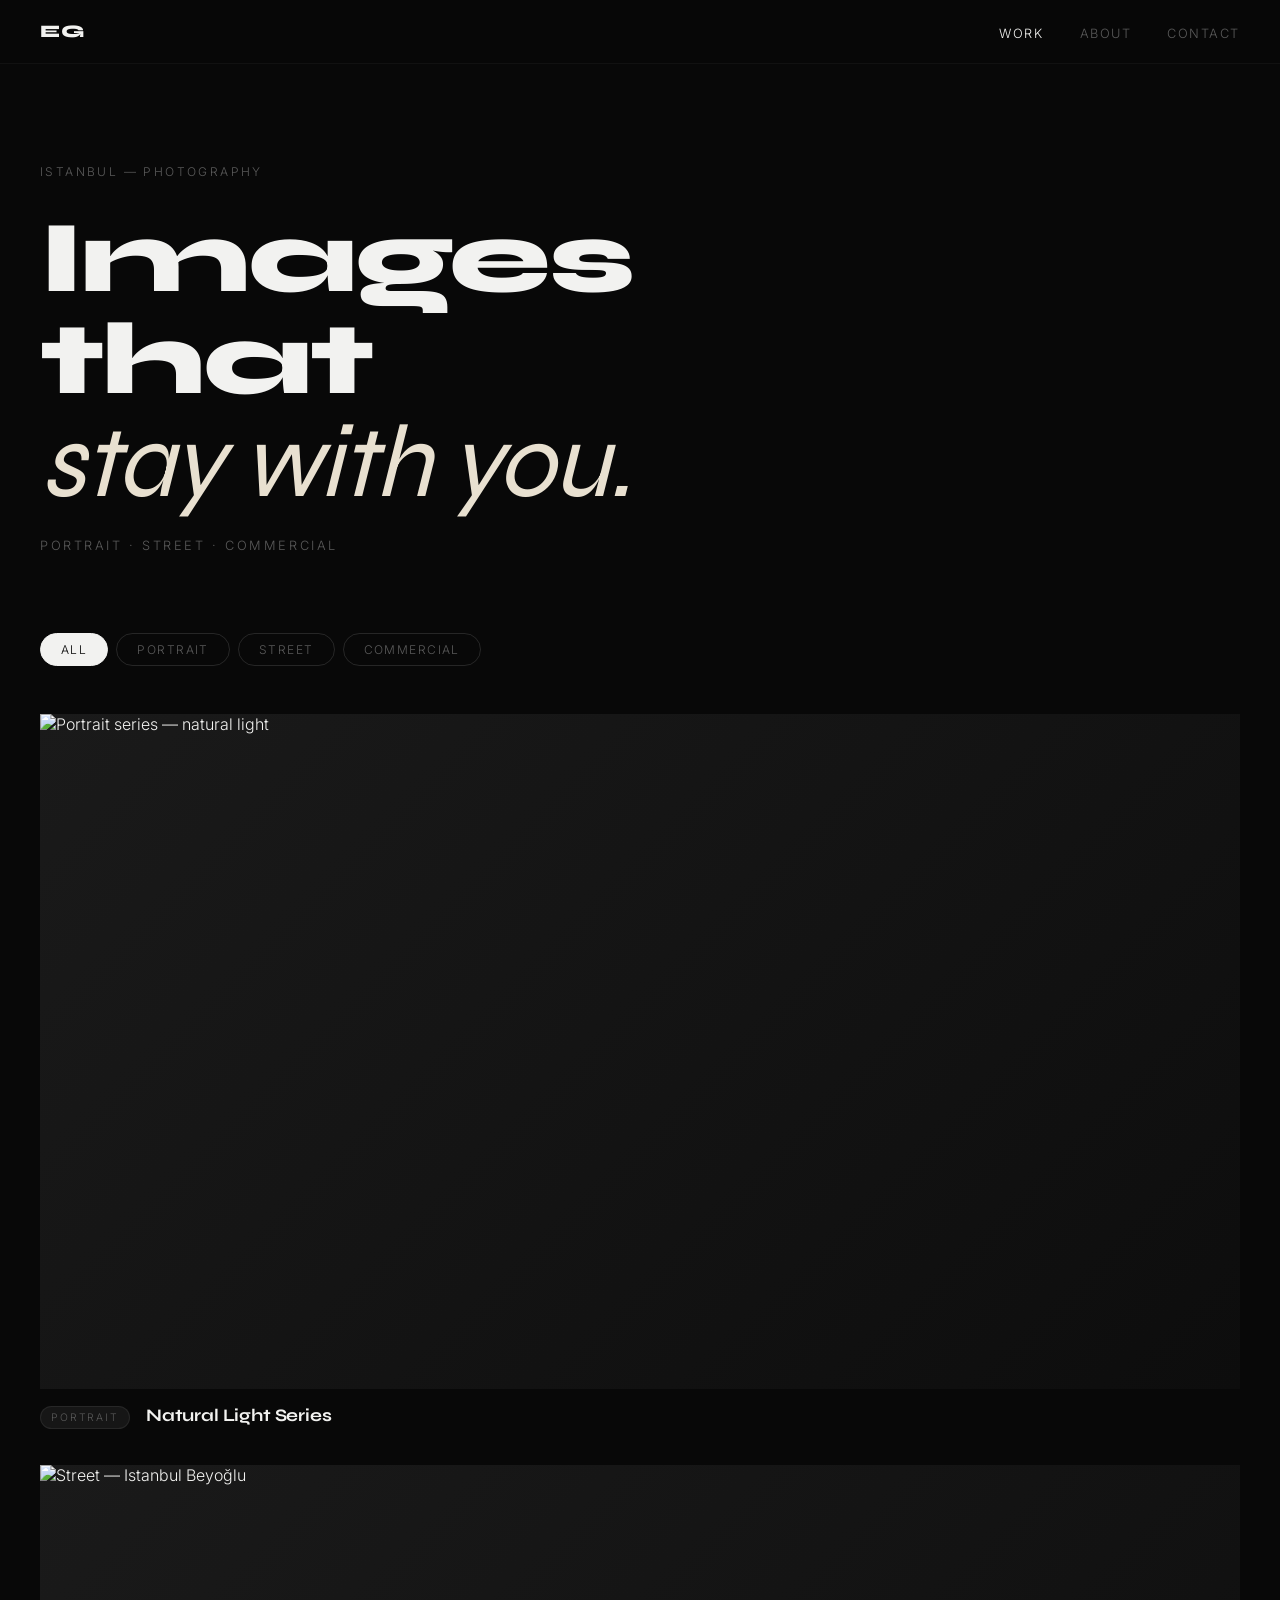
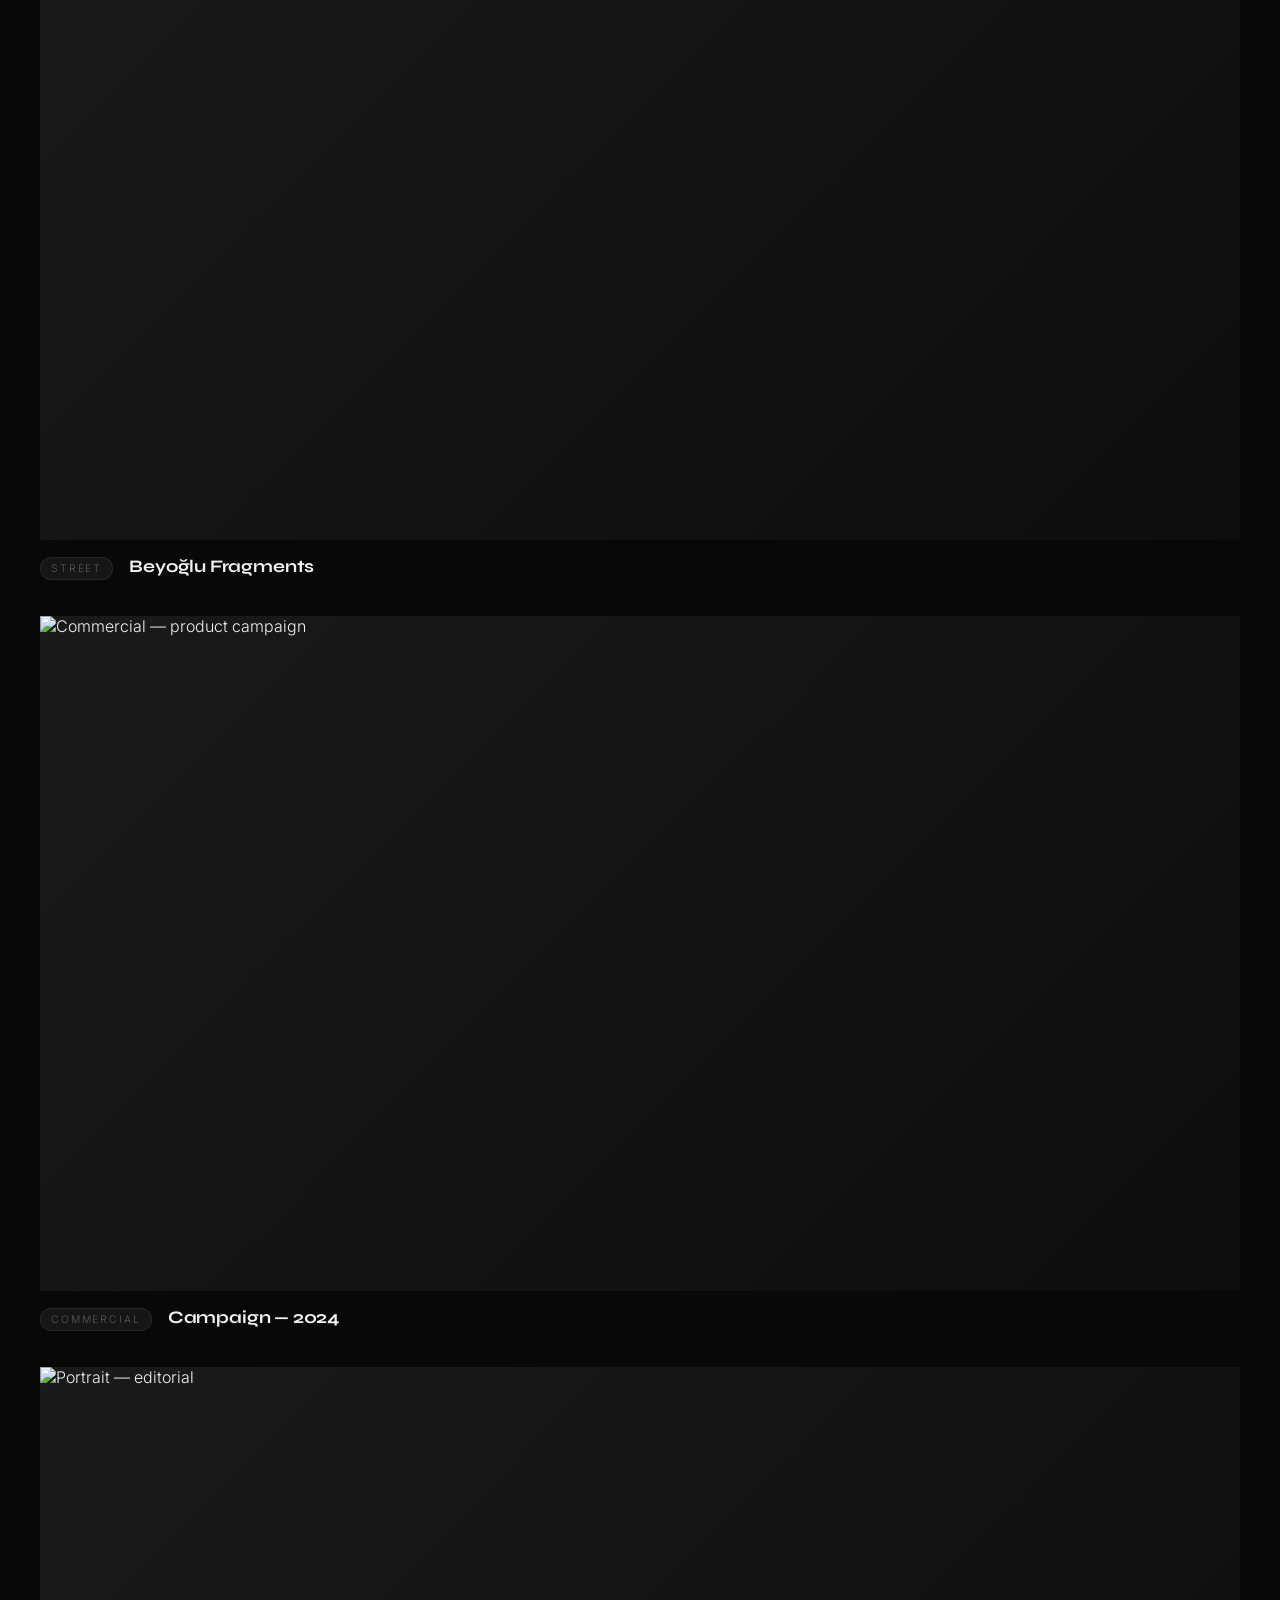
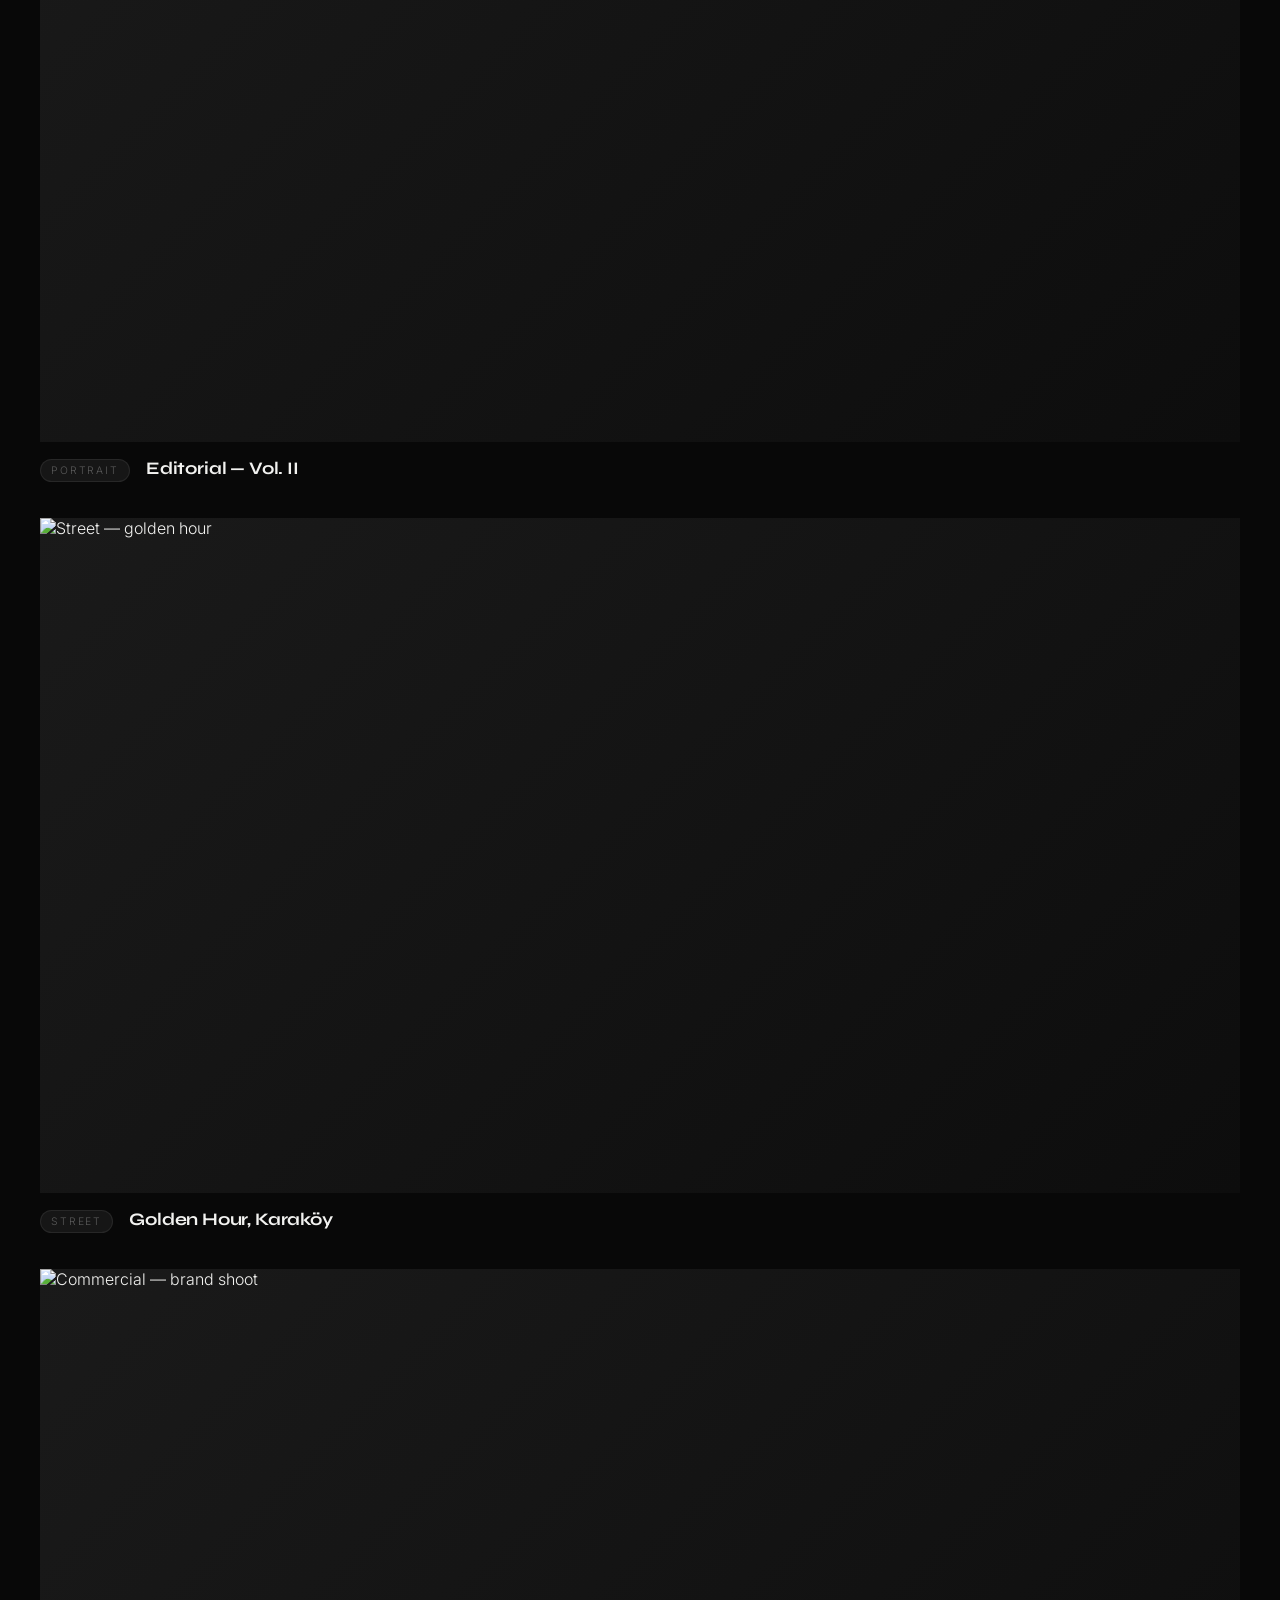
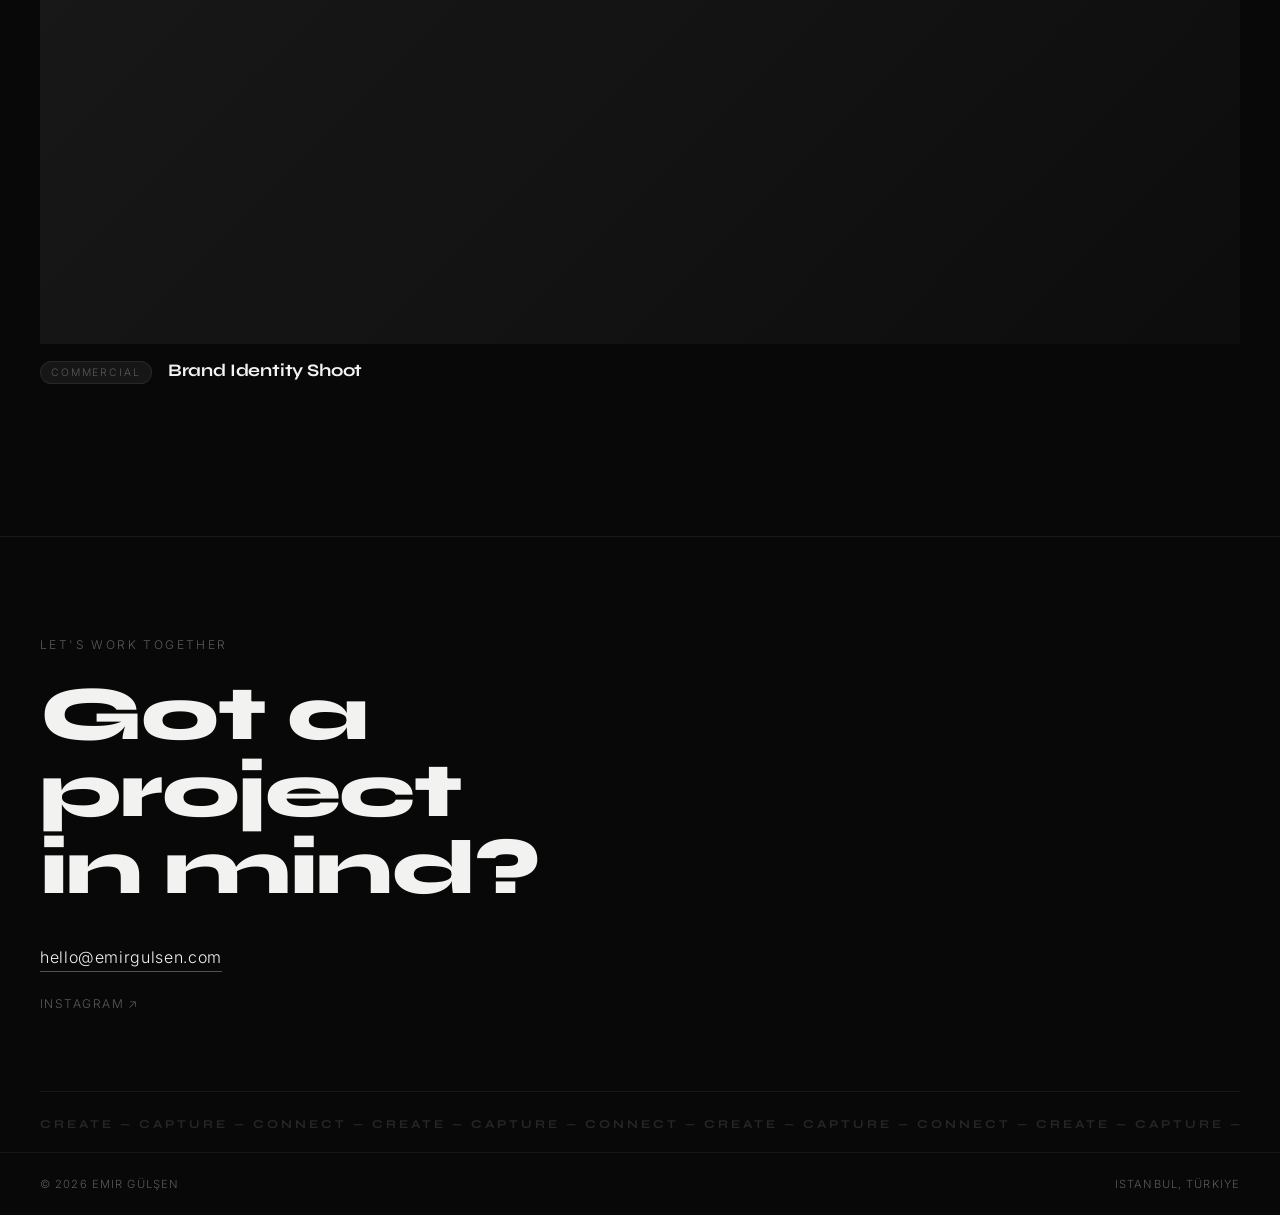
==== index.html @ d9a543e1 "Add files via upload" ====
<!DOCTYPE html>
<html lang="en">
<head>
  <meta charset="UTF-8" />
  <meta name="viewport" content="width=device-width, initial-scale=1.0" />
  <title>Emir Gülşen — Photography</title>
  <meta name="description" content="Photography portfolio — Portrait, Street, Commercial" />
  <link rel="preconnect" href="https://fonts.googleapis.com" />
  <link rel="preconnect" href="https://fonts.gstatic.com" crossorigin />
  <link href="https://fonts.googleapis.com/css2?family=Syne:wght@400;700;800&family=Inter:wght@300;400&display=swap" rel="stylesheet" />
  <link rel="stylesheet" href="css/style.css" />
</head>
<body>

  <!-- NAV -->
  <nav class="nav">
    <a href="index.html" class="nav-logo">EG</a>
    <ul class="nav-links">
      <li><a href="index.html" class="active">Work</a></li>
      <li><a href="about.html">About</a></li>
      <li><a href="#contact">Contact</a></li>
    </ul>
    <button class="nav-burger" aria-label="Menu">
      <span></span><span></span>
    </button>
  </nav>

  <!-- MOBILE MENU -->
  <div class="mobile-menu">
    <ul>
      <li><a href="index.html">Work</a></li>
      <li><a href="about.html">About</a></li>
      <li><a href="#contact">Contact</a></li>
    </ul>
  </div>

  <!-- HERO -->
  <header class="hero">
    <p class="hero-eyebrow">Istanbul — Photography</p>
    <h1 class="hero-title">
      Images that<br /><em>stay with you.</em>
    </h1>
    <p class="hero-sub">Portrait · Street · Commercial</p>
  </header>

  <!-- FILTER -->
  <section class="filter-bar">
    <button class="filter-btn active" data-filter="all">All</button>
    <button class="filter-btn" data-filter="portrait">Portrait</button>
    <button class="filter-btn" data-filter="street">Street</button>
    <button class="filter-btn" data-filter="commercial">Commercial</button>
  </section>

  <!-- PROJECTS -->
  <main class="projects" id="work">

    <article class="project-card" data-category="portrait">
      <div class="card-img-wrap">
        <img src="images/portrait-01.jpg" alt="Portrait series — natural light" loading="lazy" />
        <div class="card-overlay">
          <span class="card-cta">View Project ↗</span>
        </div>
      </div>
      <div class="card-meta">
        <span class="card-tag">Portrait</span>
        <h2 class="card-title">Natural Light Series</h2>
      </div>
    </article>

    <article class="project-card" data-category="street">
      <div class="card-img-wrap">
        <img src="images/street-01.jpg" alt="Street — Istanbul Beyoğlu" loading="lazy" />
        <div class="card-overlay">
          <span class="card-cta">View Project ↗</span>
        </div>
      </div>
      <div class="card-meta">
        <span class="card-tag">Street</span>
        <h2 class="card-title">Beyoğlu Fragments</h2>
      </div>
    </article>

    <article class="project-card" data-category="commercial">
      <div class="card-img-wrap">
        <img src="images/commercial-01.jpg" alt="Commercial — product campaign" loading="lazy" />
        <div class="card-overlay">
          <span class="card-cta">View Project ↗</span>
        </div>
      </div>
      <div class="card-meta">
        <span class="card-tag">Commercial</span>
        <h2 class="card-title">Campaign — 2024</h2>
      </div>
    </article>

    <article class="project-card" data-category="portrait">
      <div class="card-img-wrap">
        <img src="images/portrait-02.jpg" alt="Portrait — editorial" loading="lazy" />
        <div class="card-overlay">
          <span class="card-cta">View Project ↗</span>
        </div>
      </div>
      <div class="card-meta">
        <span class="card-tag">Portrait</span>
        <h2 class="card-title">Editorial — Vol. II</h2>
      </div>
    </article>

    <article class="project-card" data-category="street">
      <div class="card-img-wrap">
        <img src="images/street-02.jpg" alt="Street — golden hour" loading="lazy" />
        <div class="card-overlay">
          <span class="card-cta">View Project ↗</span>
        </div>
      </div>
      <div class="card-meta">
        <span class="card-tag">Street</span>
        <h2 class="card-title">Golden Hour, Karaköy</h2>
      </div>
    </article>

    <article class="project-card" data-category="commercial">
      <div class="card-img-wrap">
        <img src="images/commercial-02.jpg" alt="Commercial — brand shoot" loading="lazy" />
        <div class="card-overlay">
          <span class="card-cta">View Project ↗</span>
        </div>
      </div>
      <div class="card-meta">
        <span class="card-tag">Commercial</span>
        <h2 class="card-title">Brand Identity Shoot</h2>
      </div>
    </article>

  </main>

  <!-- CONTACT -->
  <section class="contact" id="contact">
    <div class="contact-inner">
      <p class="contact-eyebrow">Let's work together</p>
      <h2 class="contact-headline">
        Got a project<br />in mind?
      </h2>
      <a href="mailto:hello@emirgulsen.com" class="contact-email">hello@emirgulsen.com</a>
      <div class="contact-links">
        <a href="https://instagram.com/" target="_blank" rel="noopener">Instagram ↗</a>
      </div>
    </div>
    <div class="contact-ticker">
      <span>Create — Capture — Connect — Create — Capture — Connect — Create — Capture — Connect —&nbsp;</span>
    </div>
  </section>

  <!-- FOOTER -->
  <footer class="footer">
    <span>© 2026 Emir Gülşen</span>
    <span>Istanbul, Türkiye</span>
  </footer>

  <script src="js/main.js"></script>
</body>
</html>
---- css/style.css ----
/* ============================
   TOKENS
   ============================ */
:root {
  --black:    #080808;
  --white:    #f2f2f0;
  --dim:      #5a5a5a;
  --accent:   #e8e0d0;      /* warm ivory — a photographic highlight tone */
  --tag-bg:   rgba(255,255,255,0.06);
  --nav-h:    64px;

  --font-display: 'Syne', sans-serif;
  --font-body:    'Inter', sans-serif;

  --ease-out: cubic-bezier(0.16, 1, 0.3, 1);
}

/* ============================
   RESET
   ============================ */
*, *::before, *::after { box-sizing: border-box; margin: 0; padding: 0; }
html { scroll-behavior: smooth; }
body {
  background: var(--black);
  color: var(--white);
  font-family: var(--font-body);
  font-weight: 300;
  -webkit-font-smoothing: antialiased;
  overflow-x: hidden;
}
a { color: inherit; text-decoration: none; }
img { display: block; width: 100%; height: 100%; object-fit: cover; }
button { background: none; border: none; cursor: pointer; font: inherit; color: inherit; }
ul { list-style: none; }

/* ============================
   NAV
   ============================ */
.nav {
  position: fixed;
  top: 0; left: 0; right: 0;
  z-index: 100;
  height: var(--nav-h);
  display: flex;
  align-items: center;
  justify-content: space-between;
  padding: 0 40px;
  /* subtle blur glass */
  background: rgba(8,8,8,0.7);
  backdrop-filter: blur(12px);
  -webkit-backdrop-filter: blur(12px);
  border-bottom: 1px solid rgba(255,255,255,0.04);
}

.nav-logo {
  font-family: var(--font-display);
  font-weight: 800;
  font-size: 1.1rem;
  letter-spacing: 0.08em;
  color: var(--white);
  transition: opacity 0.2s;
}
.nav-logo:hover { opacity: 0.6; }

.nav-links {
  display: flex;
  gap: 36px;
}
.nav-links a {
  font-size: 0.8rem;
  letter-spacing: 0.12em;
  text-transform: uppercase;
  color: var(--dim);
  transition: color 0.2s;
}
.nav-links a:hover,
.nav-links a.active { color: var(--white); }

.nav-burger {
  display: none;
  flex-direction: column;
  gap: 6px;
  padding: 4px;
}
.nav-burger span {
  display: block;
  width: 24px;
  height: 1px;
  background: var(--white);
  transition: transform 0.3s var(--ease-out), opacity 0.3s;
}

/* ============================
   MOBILE MENU
   ============================ */
.mobile-menu {
  position: fixed;
  inset: 0;
  z-index: 90;
  background: var(--black);
  display: flex;
  align-items: center;
  justify-content: center;
  transform: translateX(100%);
  transition: transform 0.4s var(--ease-out);
}
.mobile-menu.open { transform: translateX(0); }
.mobile-menu ul { display: flex; flex-direction: column; gap: 32px; text-align: center; }
.mobile-menu a {
  font-family: var(--font-display);
  font-size: 2.4rem;
  font-weight: 700;
}

/* ============================
   HERO
   ============================ */
.hero {
  padding: calc(var(--nav-h) + 100px) 40px 80px;
  max-width: 900px;
}

.hero-eyebrow {
  font-size: 0.75rem;
  letter-spacing: 0.2em;
  text-transform: uppercase;
  color: var(--dim);
  margin-bottom: 28px;
}

.hero-title {
  font-family: var(--font-display);
  font-size: clamp(3rem, 8vw, 7rem);
  font-weight: 800;
  line-height: 1.0;
  letter-spacing: -0.02em;
  margin-bottom: 24px;
}
.hero-title em {
  font-style: italic;
  font-weight: 400;
  color: var(--accent);
}

.hero-sub {
  font-size: 0.8rem;
  letter-spacing: 0.2em;
  text-transform: uppercase;
  color: var(--dim);
}

/* ============================
   FILTER BAR
   ============================ */
.filter-bar {
  display: flex;
  gap: 8px;
  padding: 0 40px 48px;
  flex-wrap: wrap;
}
.filter-btn {
  font-size: 0.75rem;
  letter-spacing: 0.12em;
  text-transform: uppercase;
  padding: 8px 20px;
  border: 1px solid rgba(255,255,255,0.12);
  border-radius: 100px;
  color: var(--dim);
  transition: all 0.2s;
}
.filter-btn:hover { color: var(--white); border-color: rgba(255,255,255,0.3); }
.filter-btn.active {
  background: var(--white);
  color: var(--black);
  border-color: var(--white);
}

/* ============================
   PROJECT CARDS
   ============================ */
.projects {
  padding: 0 40px;
  display: flex;
  flex-direction: column;
  gap: 4px;
}

.project-card {
  position: relative;
  overflow: hidden;
  cursor: pointer;
  transition: opacity 0.4s var(--ease-out);
}
.project-card.hidden {
  display: none;
}

/* Tall cinematic ratio */
.card-img-wrap {
  position: relative;
  width: 100%;
  aspect-ratio: 16 / 9;
  overflow: hidden;
  background: #111;
}

/* Placeholder gradient when no image */
.card-img-wrap::before {
  content: '';
  position: absolute;
  inset: 0;
  background: linear-gradient(135deg, #1a1a1a 0%, #0d0d0d 100%);
  z-index: 0;
}

.card-img-wrap img {
  position: absolute;
  inset: 0;
  z-index: 1;
  transition: transform 0.7s var(--ease-out);
}
.project-card:hover .card-img-wrap img { transform: scale(1.03); }

/* Overlay */
.card-overlay {
  position: absolute;
  inset: 0;
  z-index: 2;
  background: rgba(0,0,0,0.45);
  display: flex;
  align-items: flex-end;
  padding: 32px;
  opacity: 0;
  transition: opacity 0.3s var(--ease-out);
}
.project-card:hover .card-overlay { opacity: 1; }

.card-cta {
  font-family: var(--font-display);
  font-size: 1rem;
  font-weight: 700;
  letter-spacing: 0.06em;
  color: var(--white);
  border-bottom: 1px solid var(--white);
  padding-bottom: 2px;
}

/* Meta row below image */
.card-meta {
  display: flex;
  align-items: baseline;
  gap: 16px;
  padding: 16px 0 32px;
}
.card-tag {
  font-size: 0.65rem;
  letter-spacing: 0.18em;
  text-transform: uppercase;
  color: var(--dim);
  background: var(--tag-bg);
  padding: 4px 10px;
  border-radius: 100px;
  border: 1px solid rgba(255,255,255,0.07);
  white-space: nowrap;
}
.card-title {
  font-family: var(--font-display);
  font-size: 1.1rem;
  font-weight: 700;
  letter-spacing: -0.01em;
}

/* ============================
   CONTACT
   ============================ */
.contact {
  margin-top: 120px;
  padding: 100px 40px 0;
  border-top: 1px solid rgba(255,255,255,0.07);
  overflow: hidden;
}
.contact-inner { max-width: 700px; }

.contact-eyebrow {
  font-size: 0.75rem;
  letter-spacing: 0.2em;
  text-transform: uppercase;
  color: var(--dim);
  margin-bottom: 24px;
}

.contact-headline {
  font-family: var(--font-display);
  font-size: clamp(2.8rem, 6vw, 5.5rem);
  font-weight: 800;
  line-height: 1.0;
  letter-spacing: -0.02em;
  margin-bottom: 40px;
}

.contact-email {
  display: inline-block;
  font-size: 1rem;
  letter-spacing: 0.04em;
  border-bottom: 1px solid rgba(255,255,255,0.3);
  padding-bottom: 4px;
  transition: border-color 0.2s, color 0.2s;
  margin-bottom: 24px;
}
.contact-email:hover { border-color: var(--white); color: var(--accent); }

.contact-links {
  display: flex;
  gap: 24px;
  font-size: 0.75rem;
  letter-spacing: 0.12em;
  text-transform: uppercase;
  color: var(--dim);
}
.contact-links a { transition: color 0.2s; }
.contact-links a:hover { color: var(--white); }

/* Ticker */
.contact-ticker {
  margin-top: 80px;
  white-space: nowrap;
  overflow: hidden;
  border-top: 1px solid rgba(255,255,255,0.06);
  padding: 20px 0;
}
.contact-ticker span {
  display: inline-block;
  font-family: var(--font-display);
  font-size: 0.75rem;
  font-weight: 700;
  letter-spacing: 0.25em;
  text-transform: uppercase;
  color: rgba(255,255,255,0.12);
  animation: ticker 20s linear infinite;
}
@keyframes ticker {
  from { transform: translateX(0); }
  to   { transform: translateX(-50%); }
}

/* ============================
   FOOTER
   ============================ */
.footer {
  display: flex;
  justify-content: space-between;
  align-items: center;
  padding: 24px 40px;
  font-size: 0.7rem;
  letter-spacing: 0.1em;
  text-transform: uppercase;
  color: var(--dim);
  border-top: 1px solid rgba(255,255,255,0.05);
}

/* ============================
   ABOUT PAGE
   ============================ */
.about-hero {
  min-height: 100vh;
  padding: calc(var(--nav-h) + 60px) 40px 80px;
  display: grid;
  grid-template-columns: 1fr 1fr;
  gap: 80px;
  align-items: start;
}

.about-img-placeholder {
  position: sticky;
  top: calc(var(--nav-h) + 40px);
}
.about-placeholder-box {
  width: 100%;
  aspect-ratio: 3/4;
  background: linear-gradient(160deg, #1c1c1c 0%, #0e0e0e 100%);
  border: 1px solid rgba(255,255,255,0.05);
}
/* Replace placeholder with real img: */
.about-img-placeholder img {
  width: 100%;
  aspect-ratio: 3/4;
  object-fit: cover;
}

.about-text-col { padding-top: 20px; }

.about-name {
  font-family: var(--font-display);
  font-size: clamp(3rem, 6vw, 5rem);
  font-weight: 800;
  line-height: 1.0;
  letter-spacing: -0.02em;
  margin: 16px 0 32px;
}

.about-desc {
  font-size: 0.95rem;
  line-height: 1.8;
  color: rgba(242,242,240,0.7);
  margin-bottom: 20px;
  max-width: 480px;
}

.about-stats {
  display: flex;
  gap: 40px;
  margin-top: 56px;
  padding-top: 40px;
  border-top: 1px solid rgba(255,255,255,0.07);
}
.stat { display: flex; flex-direction: column; gap: 6px; }
.stat-num {
  font-family: var(--font-display);
  font-size: 1.8rem;
  font-weight: 800;
  letter-spacing: -0.02em;
}
.stat-label {
  font-size: 0.65rem;
  letter-spacing: 0.15em;
  text-transform: uppercase;
  color: var(--dim);
}

/* ============================
   RESPONSIVE
   ============================ */
@media (max-width: 768px) {
  .nav { padding: 0 20px; }
  .nav-links { display: none; }
  .nav-burger { display: flex; }

  .hero { padding: calc(var(--nav-h) + 60px) 20px 60px; }
  .filter-bar { padding: 0 20px 36px; }
  .projects { padding: 0 20px; gap: 2px; }

  .card-img-wrap { aspect-ratio: 4/3; }
  .card-meta { padding: 12px 0 24px; }

  .contact { padding: 80px 20px 0; }
  .footer { padding: 20px; }

  .about-hero {
    grid-template-columns: 1fr;
    gap: 40px;
    padding: calc(var(--nav-h) + 40px) 20px 60px;
  }
  .about-img-placeholder { position: static; }
  .about-stats { gap: 24px; }
}

@media (prefers-reduced-motion: reduce) {
  * { transition-duration: 0.01ms !important; animation-duration: 0.01ms !important; }
}
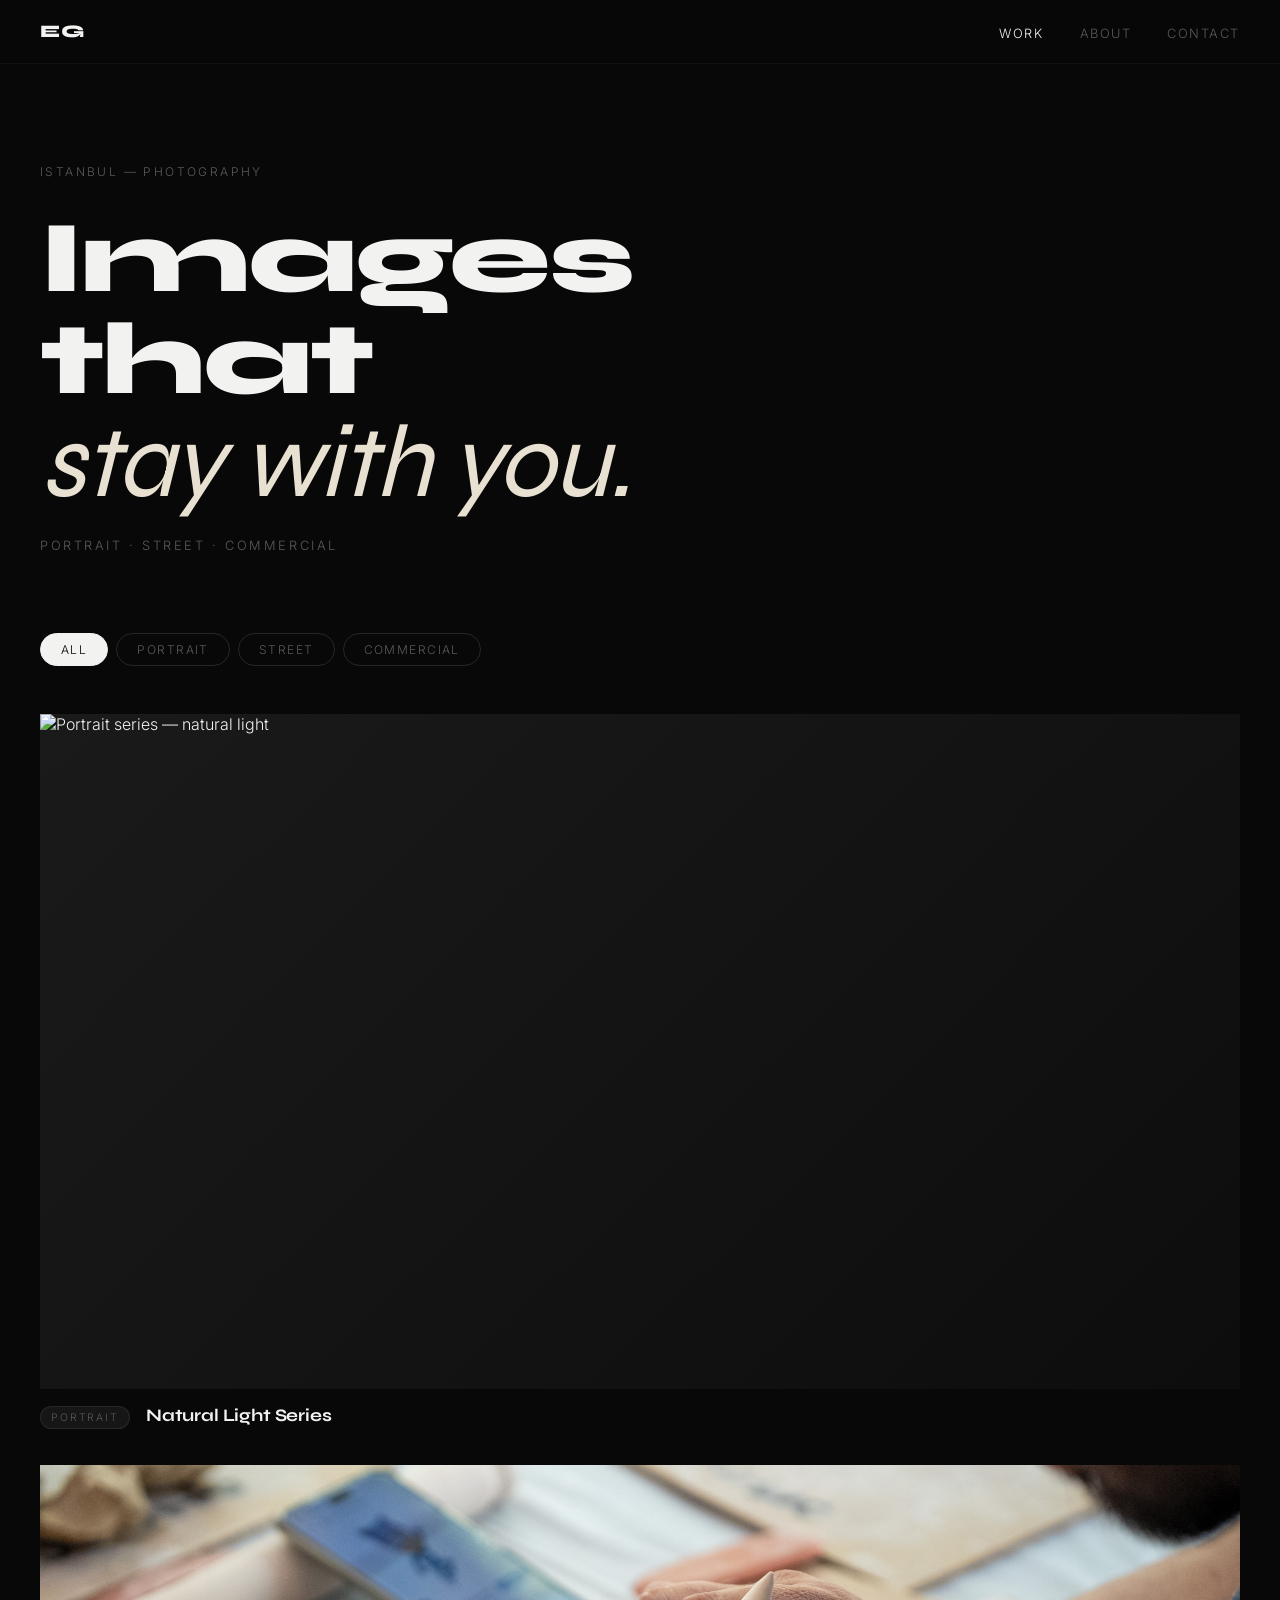
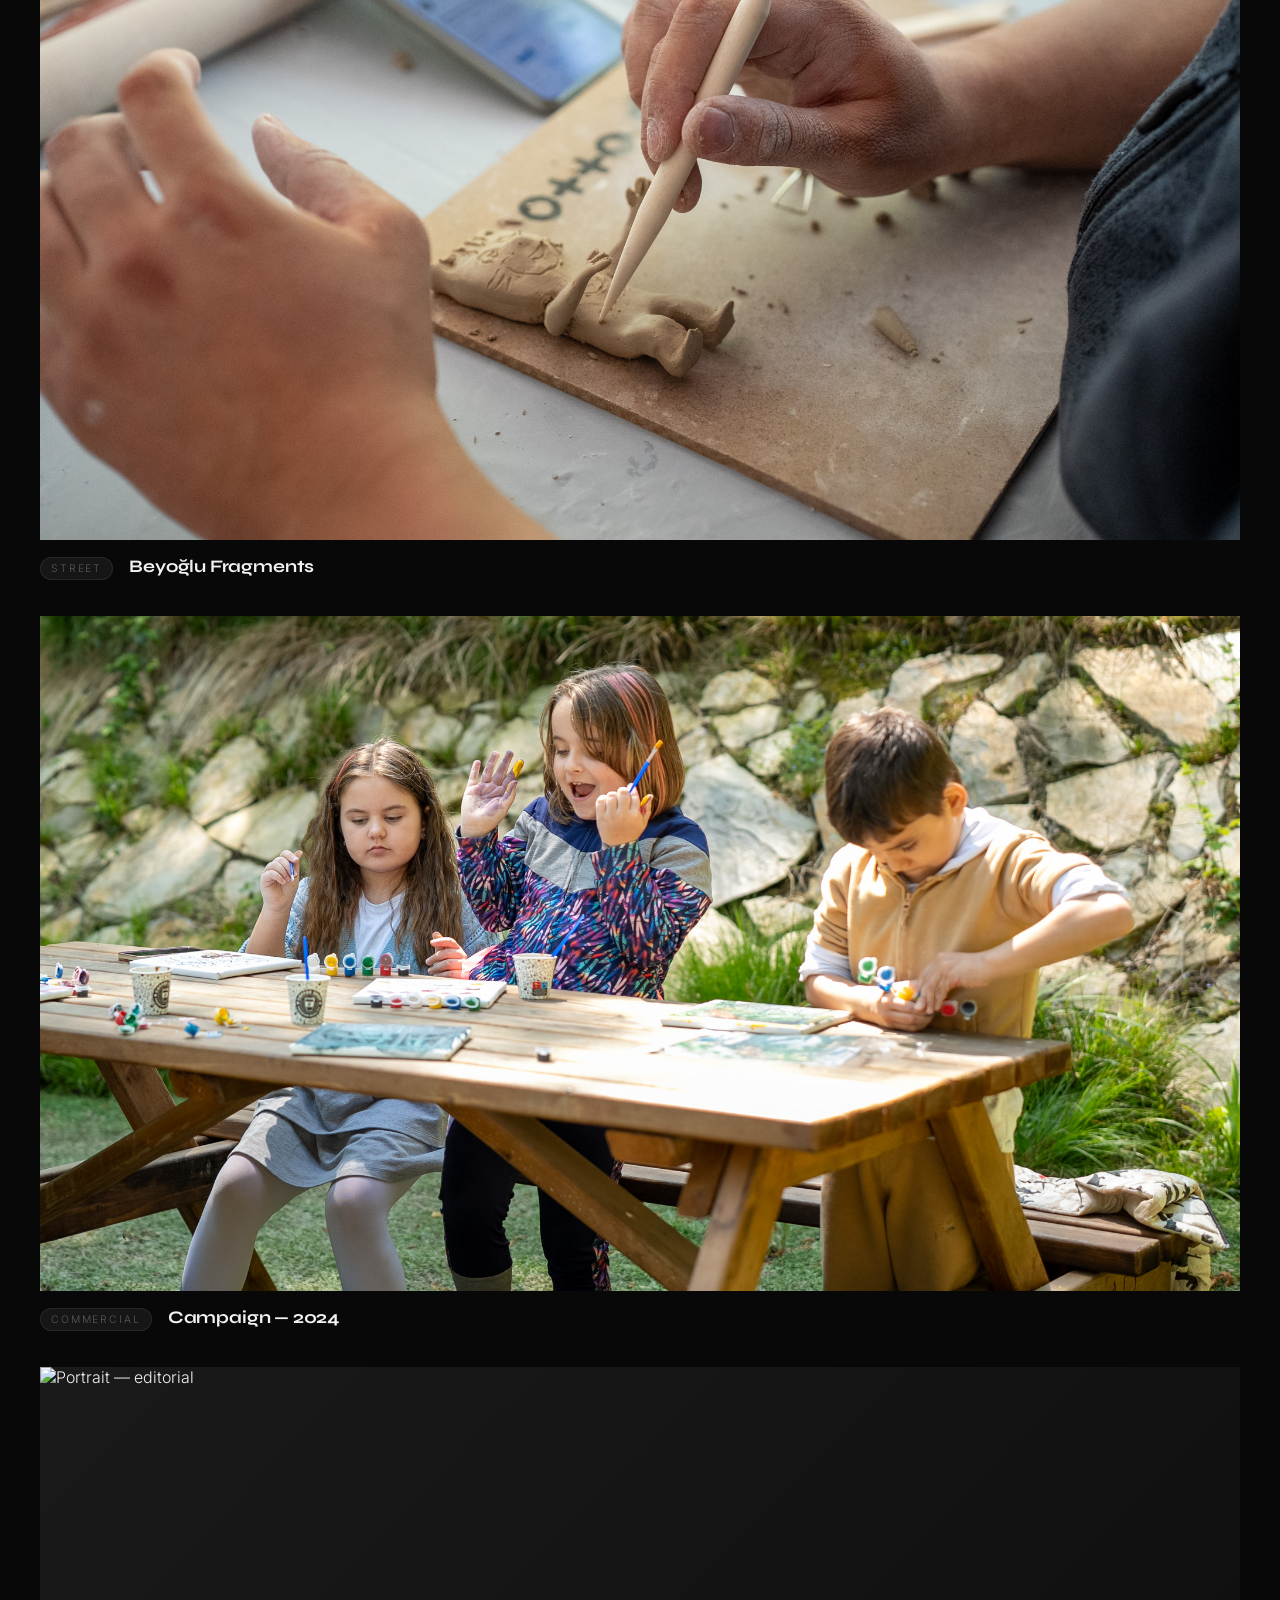
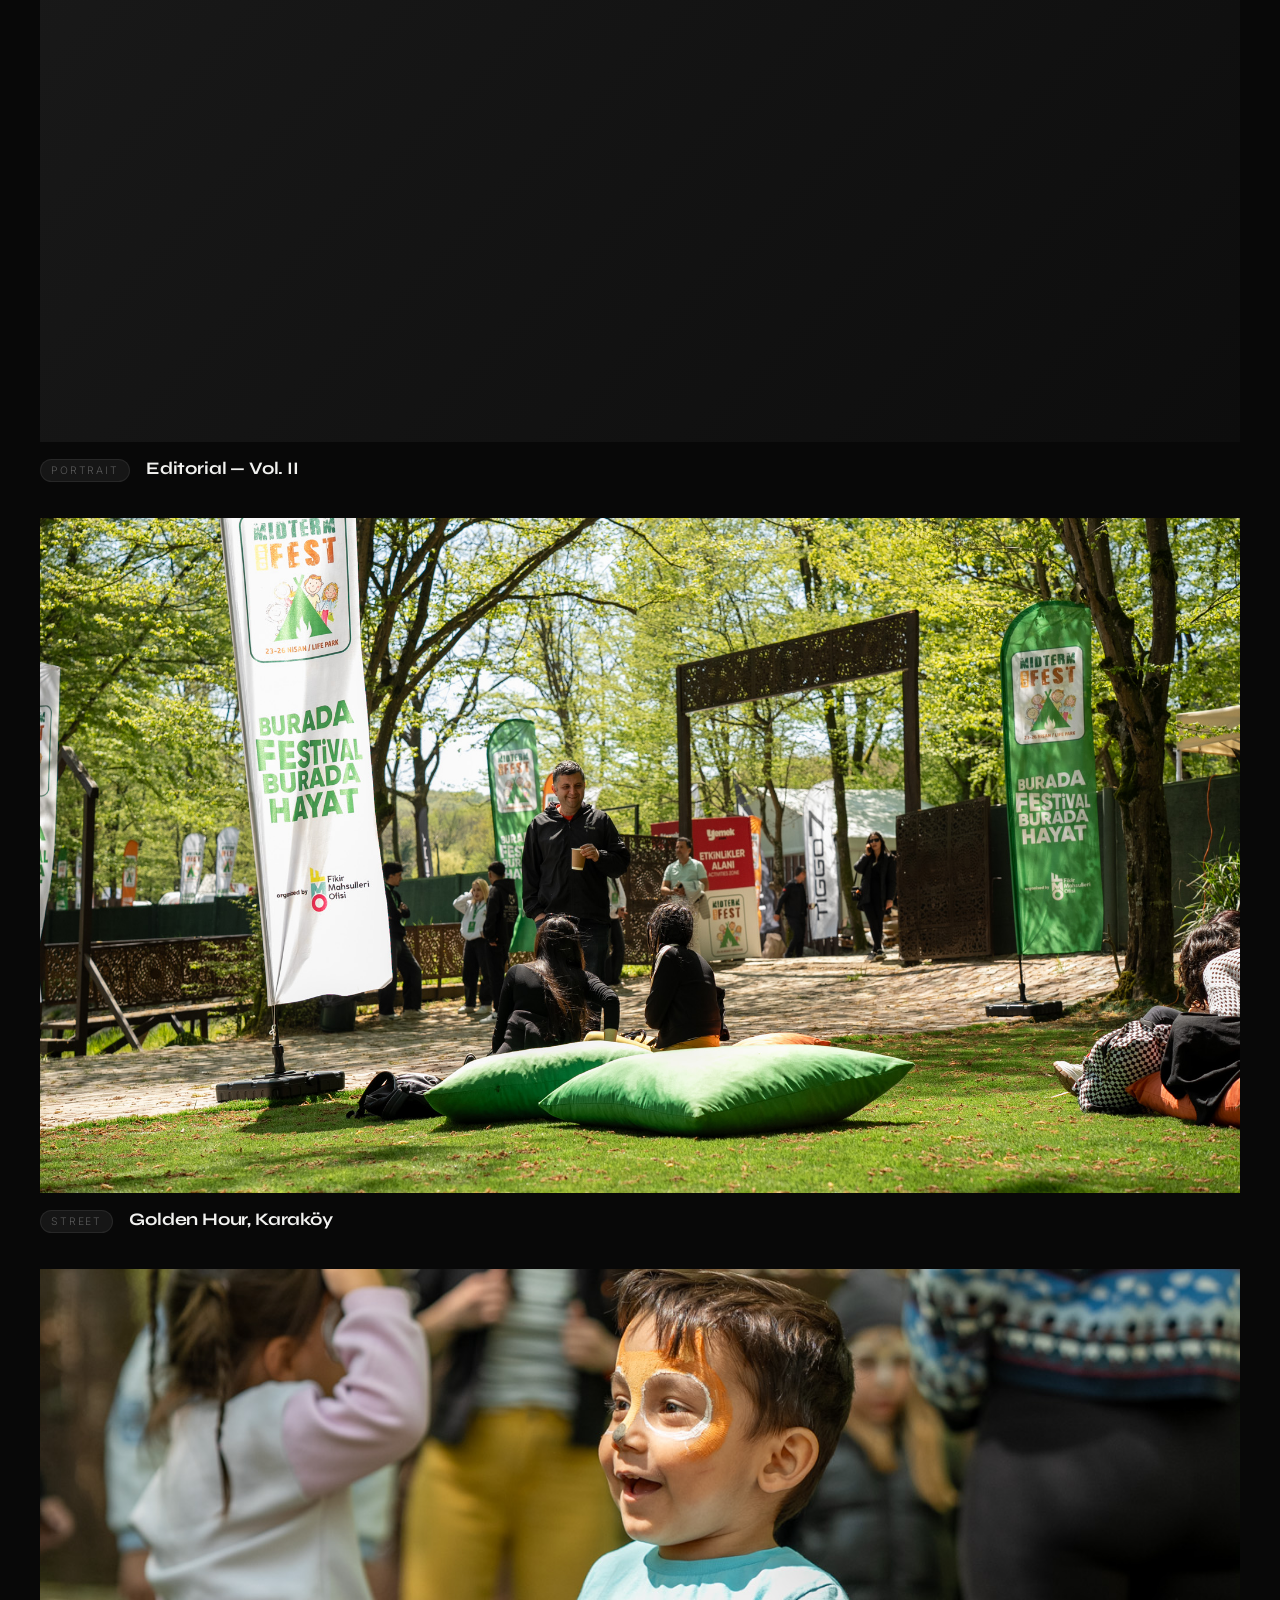
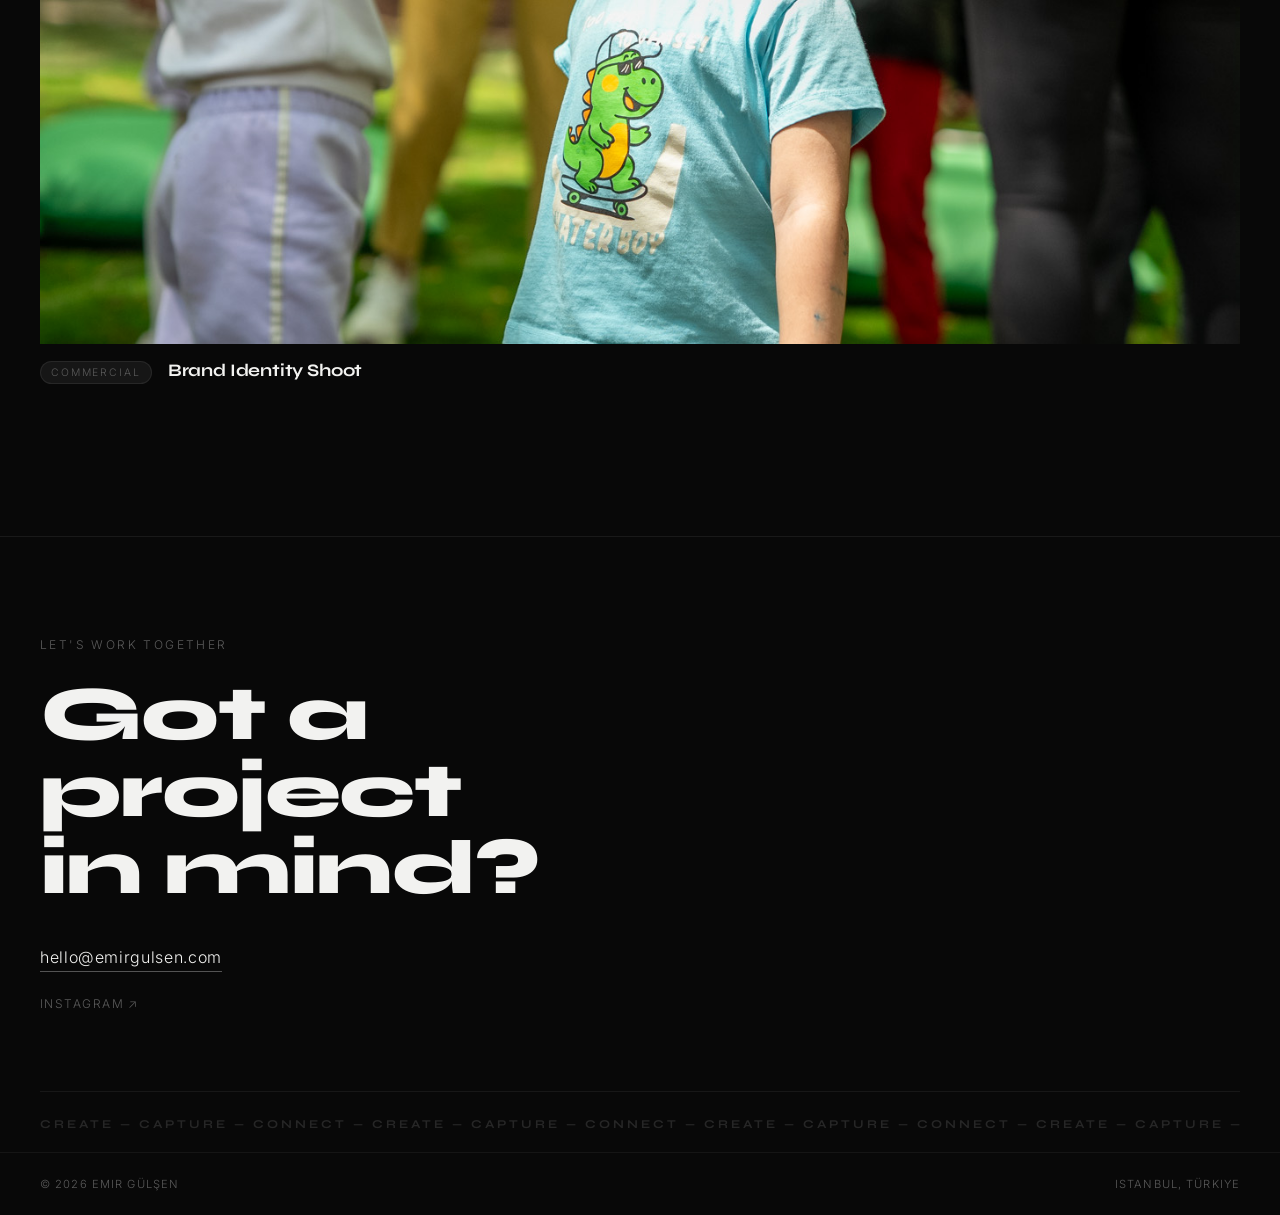
==== commit 781f3f6d: "Update index.html" ====
--- a/index.html
+++ b/index.html
@@ -141,9 +141,9 @@
       <h2 class="contact-headline">
         Got a project<br />in mind?
       </h2>
-      <a href="mailto:hello@emirgulsen.com" class="contact-email">hello@emirgulsen.com</a>
+      <a href="mailto:emirgulsen2345@gmail.com" class="contact-email">hello@emirgulsen.com</a>
       <div class="contact-links">
-        <a href="https://instagram.com/" target="_blank" rel="noopener">Instagram ↗</a>
+        <a href="https://instagram.com/emiirgulsen" target="_blank" rel="noopener">Instagram ↗</a>
       </div>
     </div>
     <div class="contact-ticker">
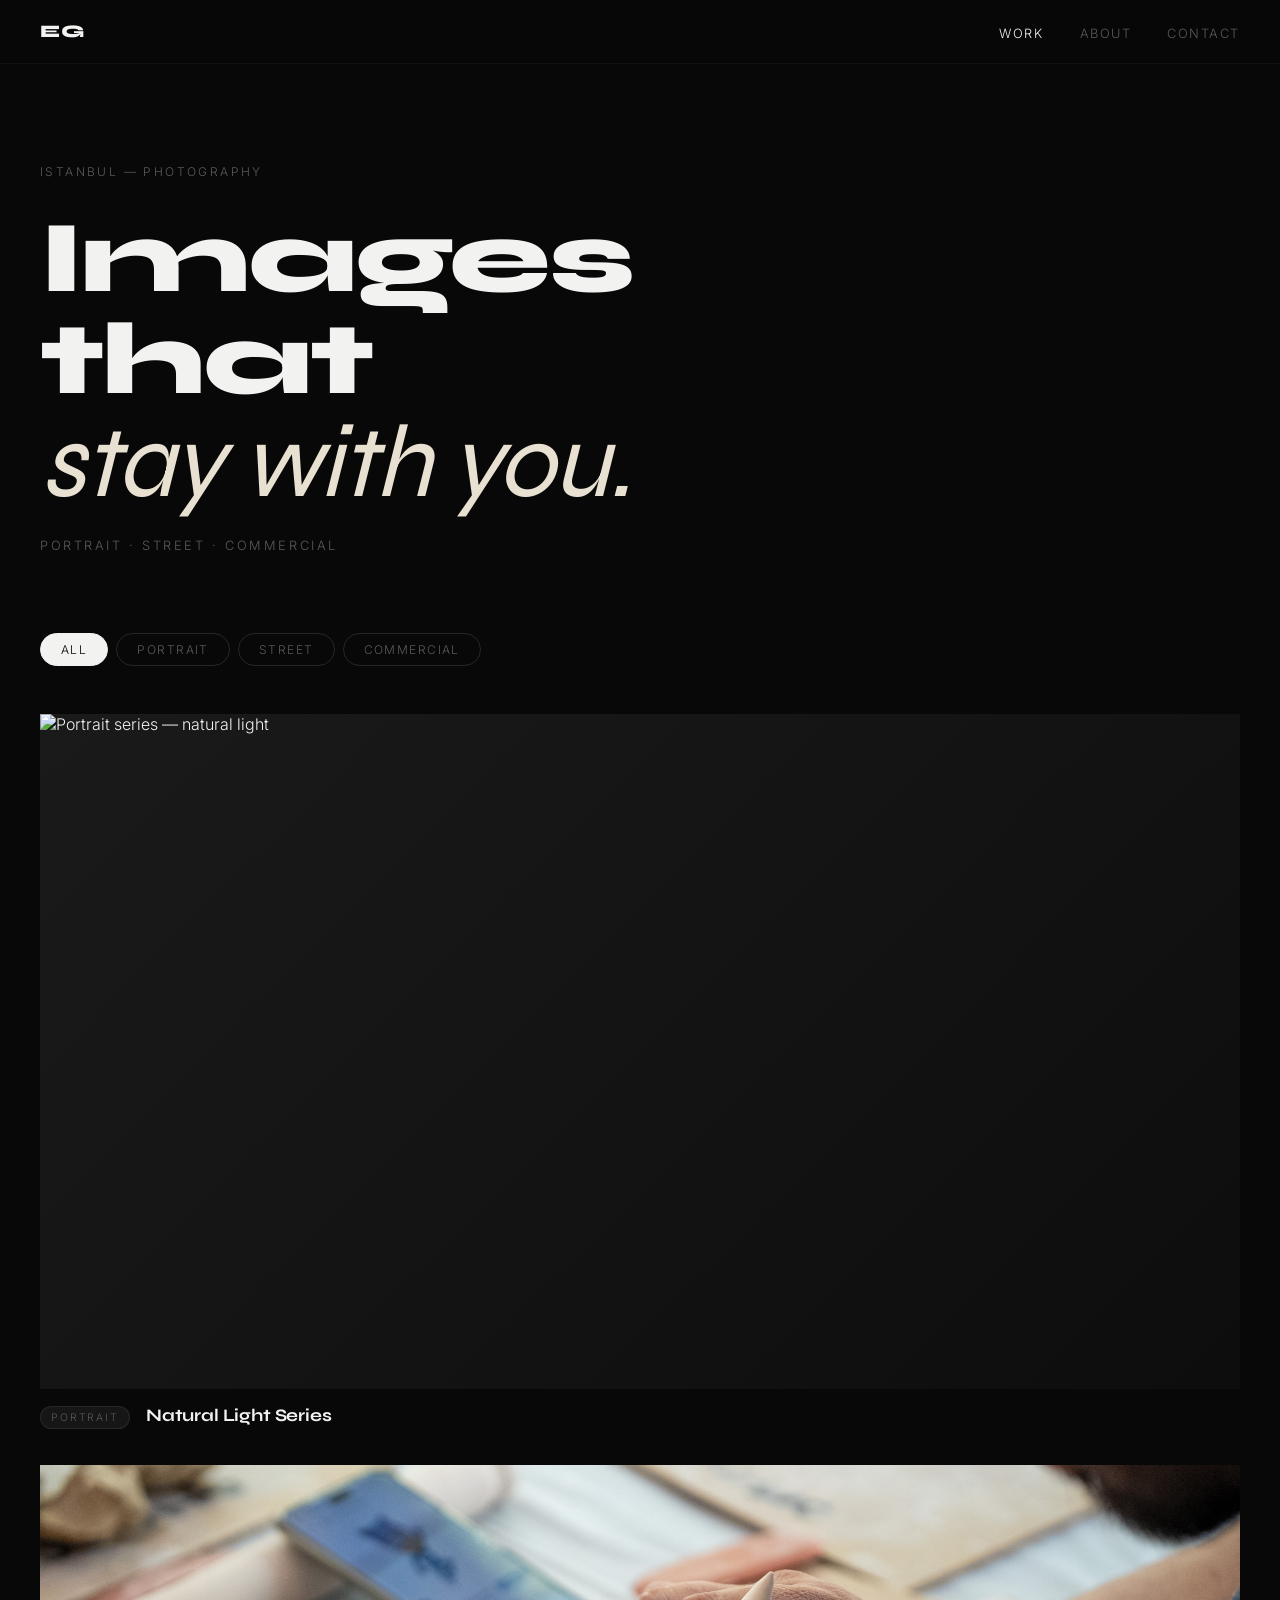
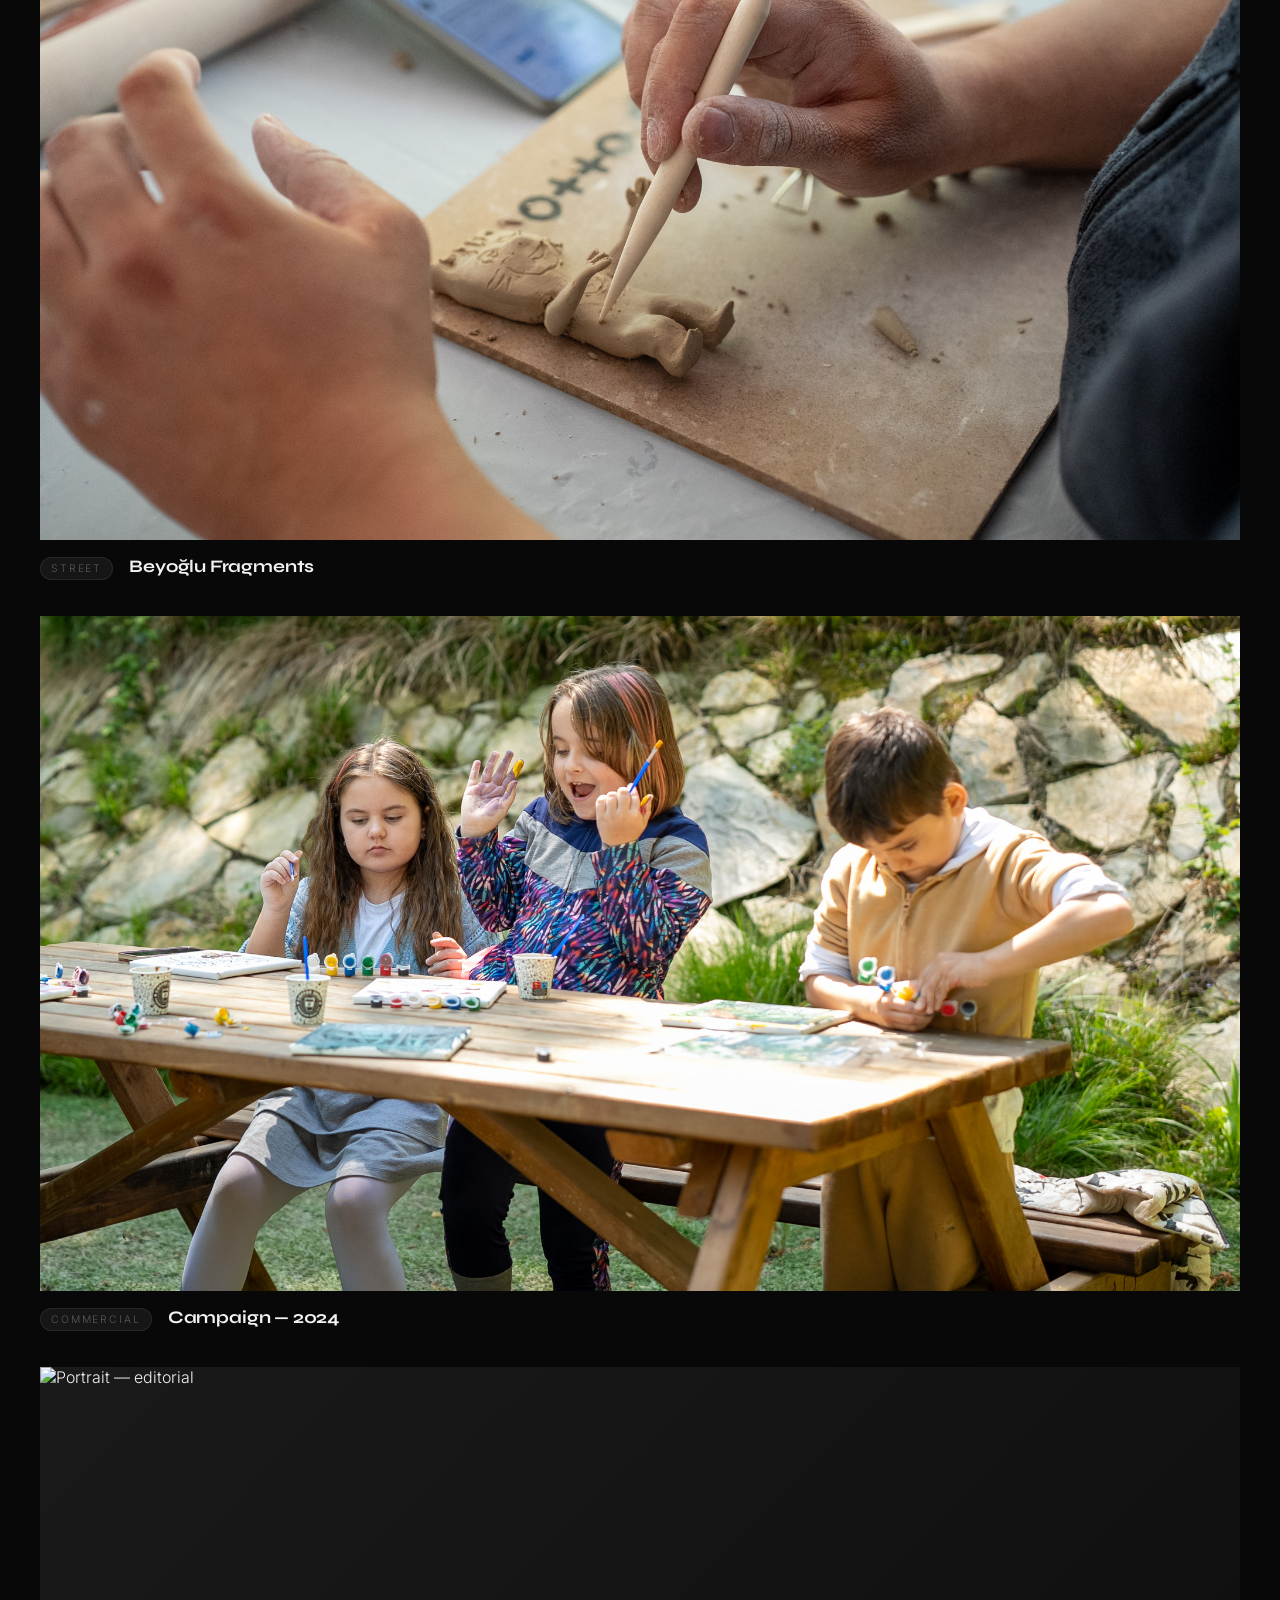
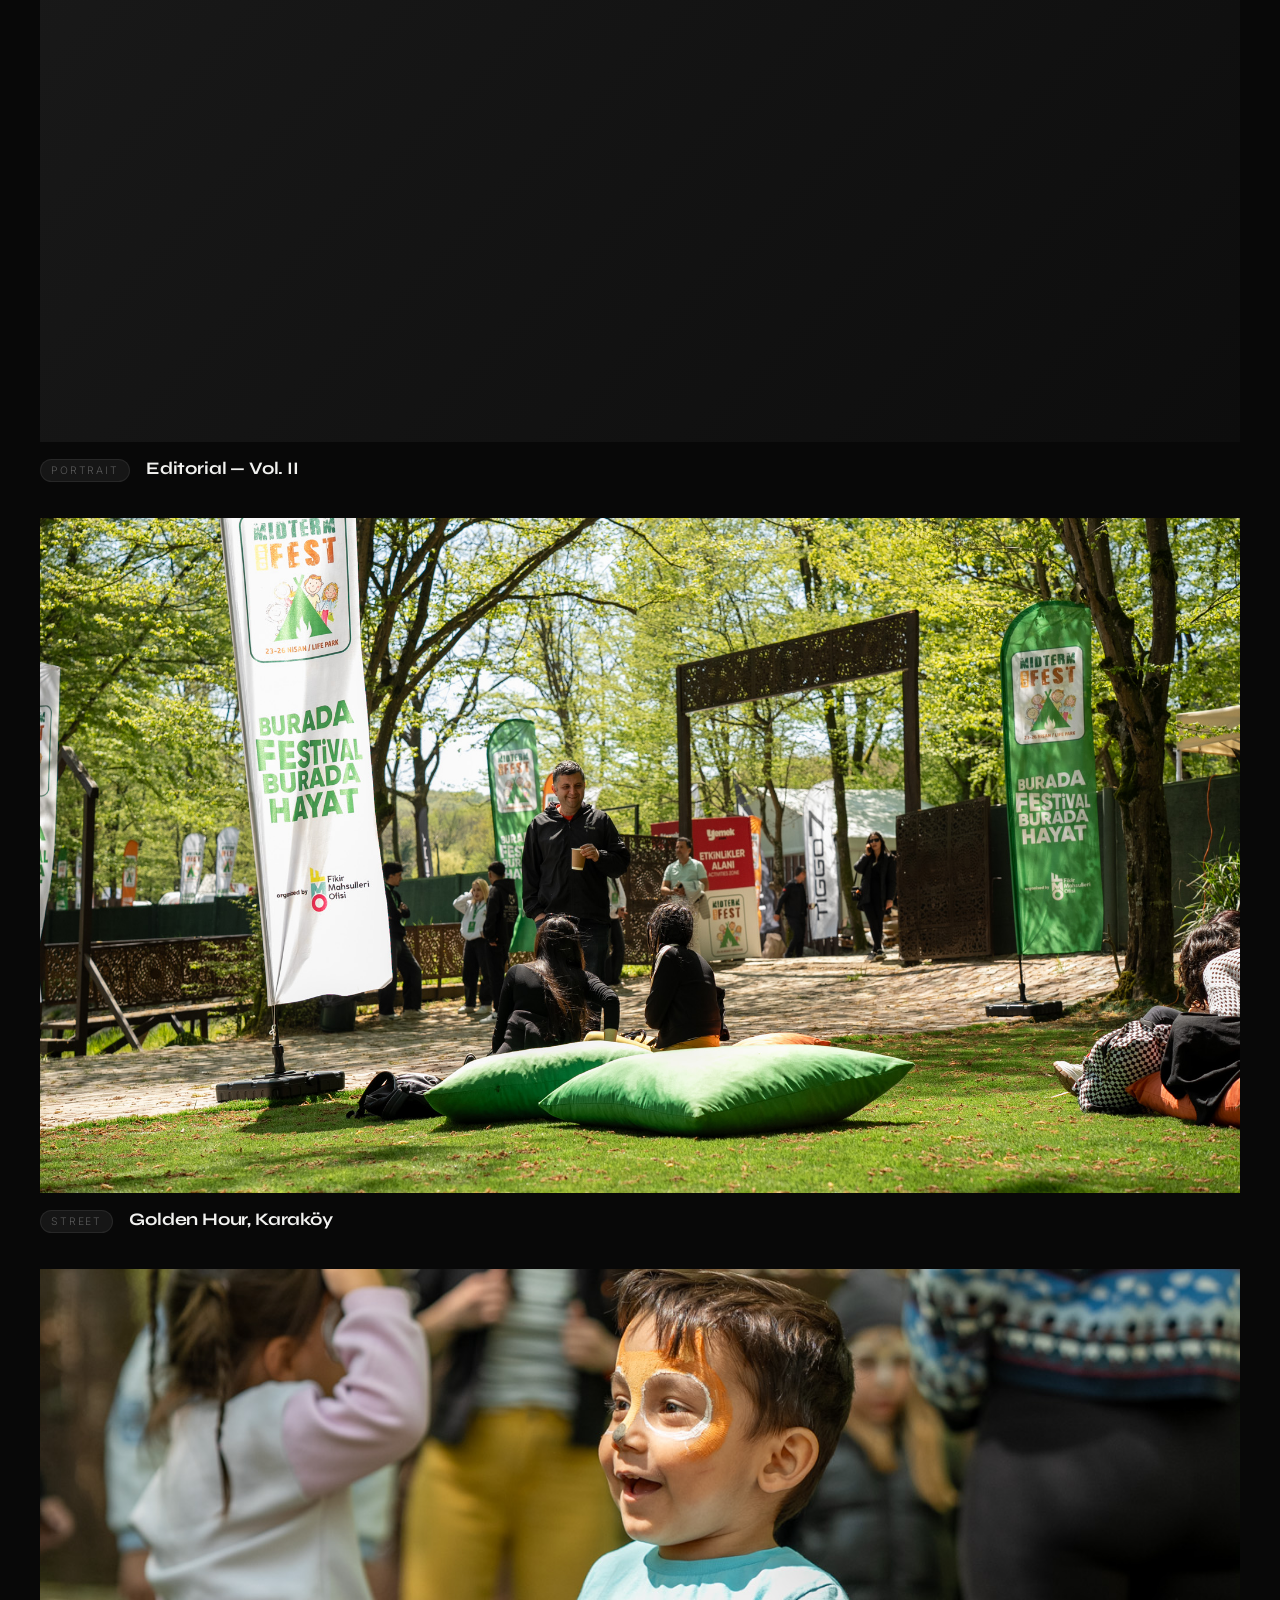
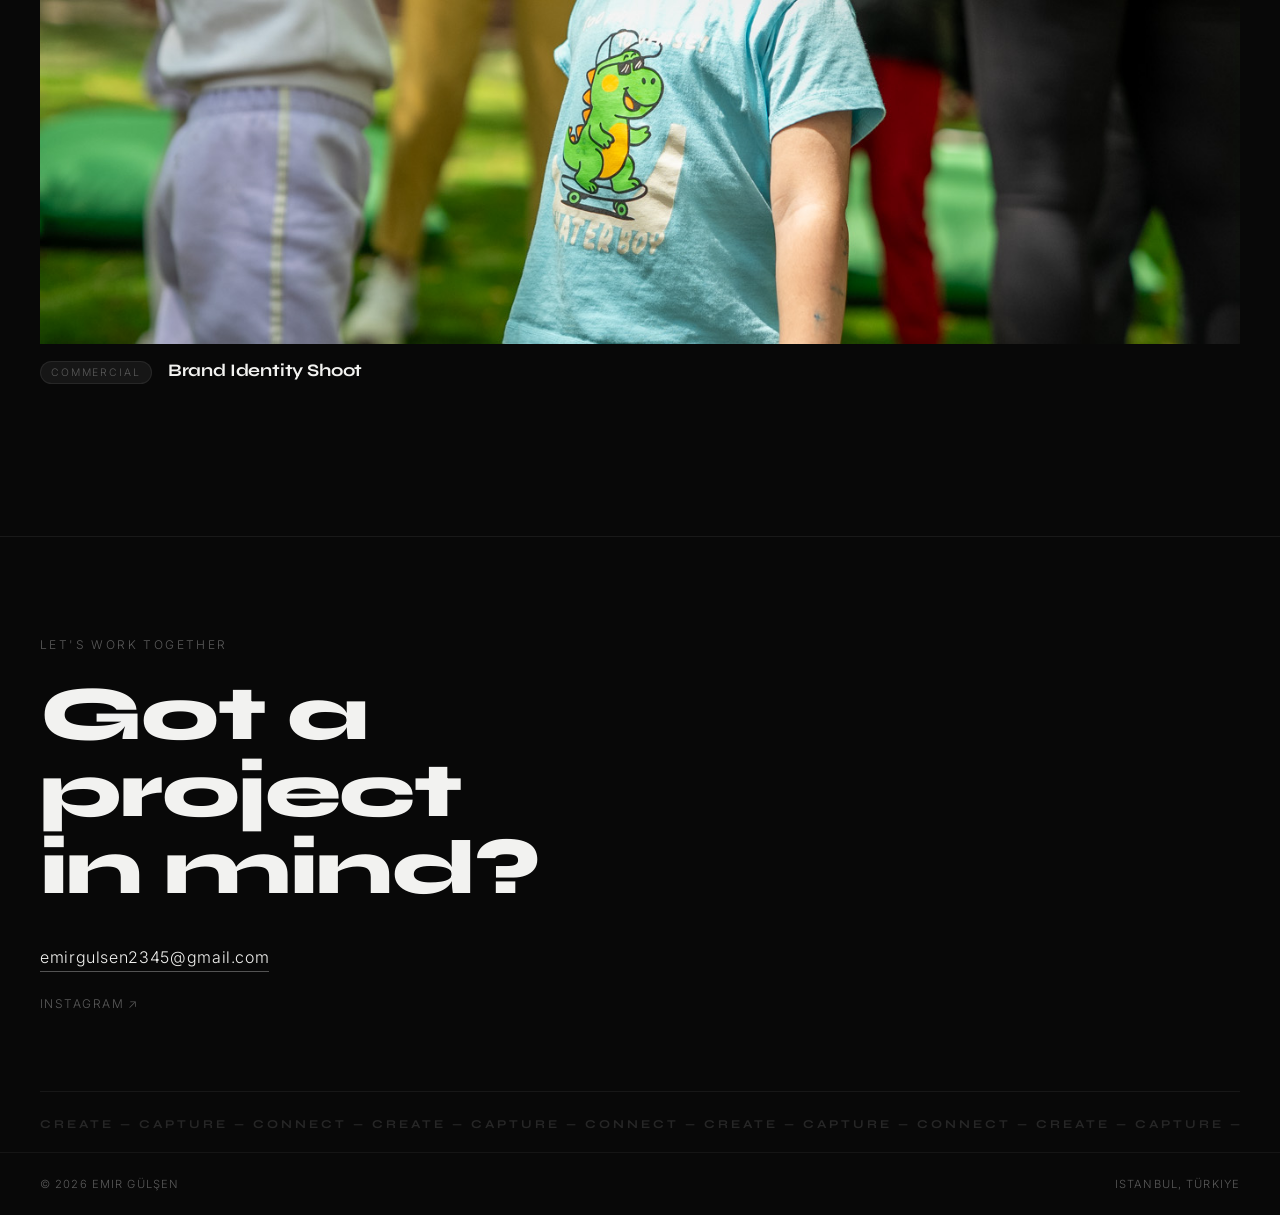
==== commit 0f11e5d0: "Update index.html" ====
--- a/index.html
+++ b/index.html
@@ -141,7 +141,7 @@
       <h2 class="contact-headline">
         Got a project<br />in mind?
       </h2>
-      <a href="mailto:emirgulsen2345@gmail.com" class="contact-email">hello@emirgulsen.com</a>
+      <a href="mailto:emirgulsen2345@gmail.com" class="contact-email">emirgulsen2345@gmail.com</a>
       <div class="contact-links">
         <a href="https://instagram.com/emiirgulsen" target="_blank" rel="noopener">Instagram ↗</a>
       </div>
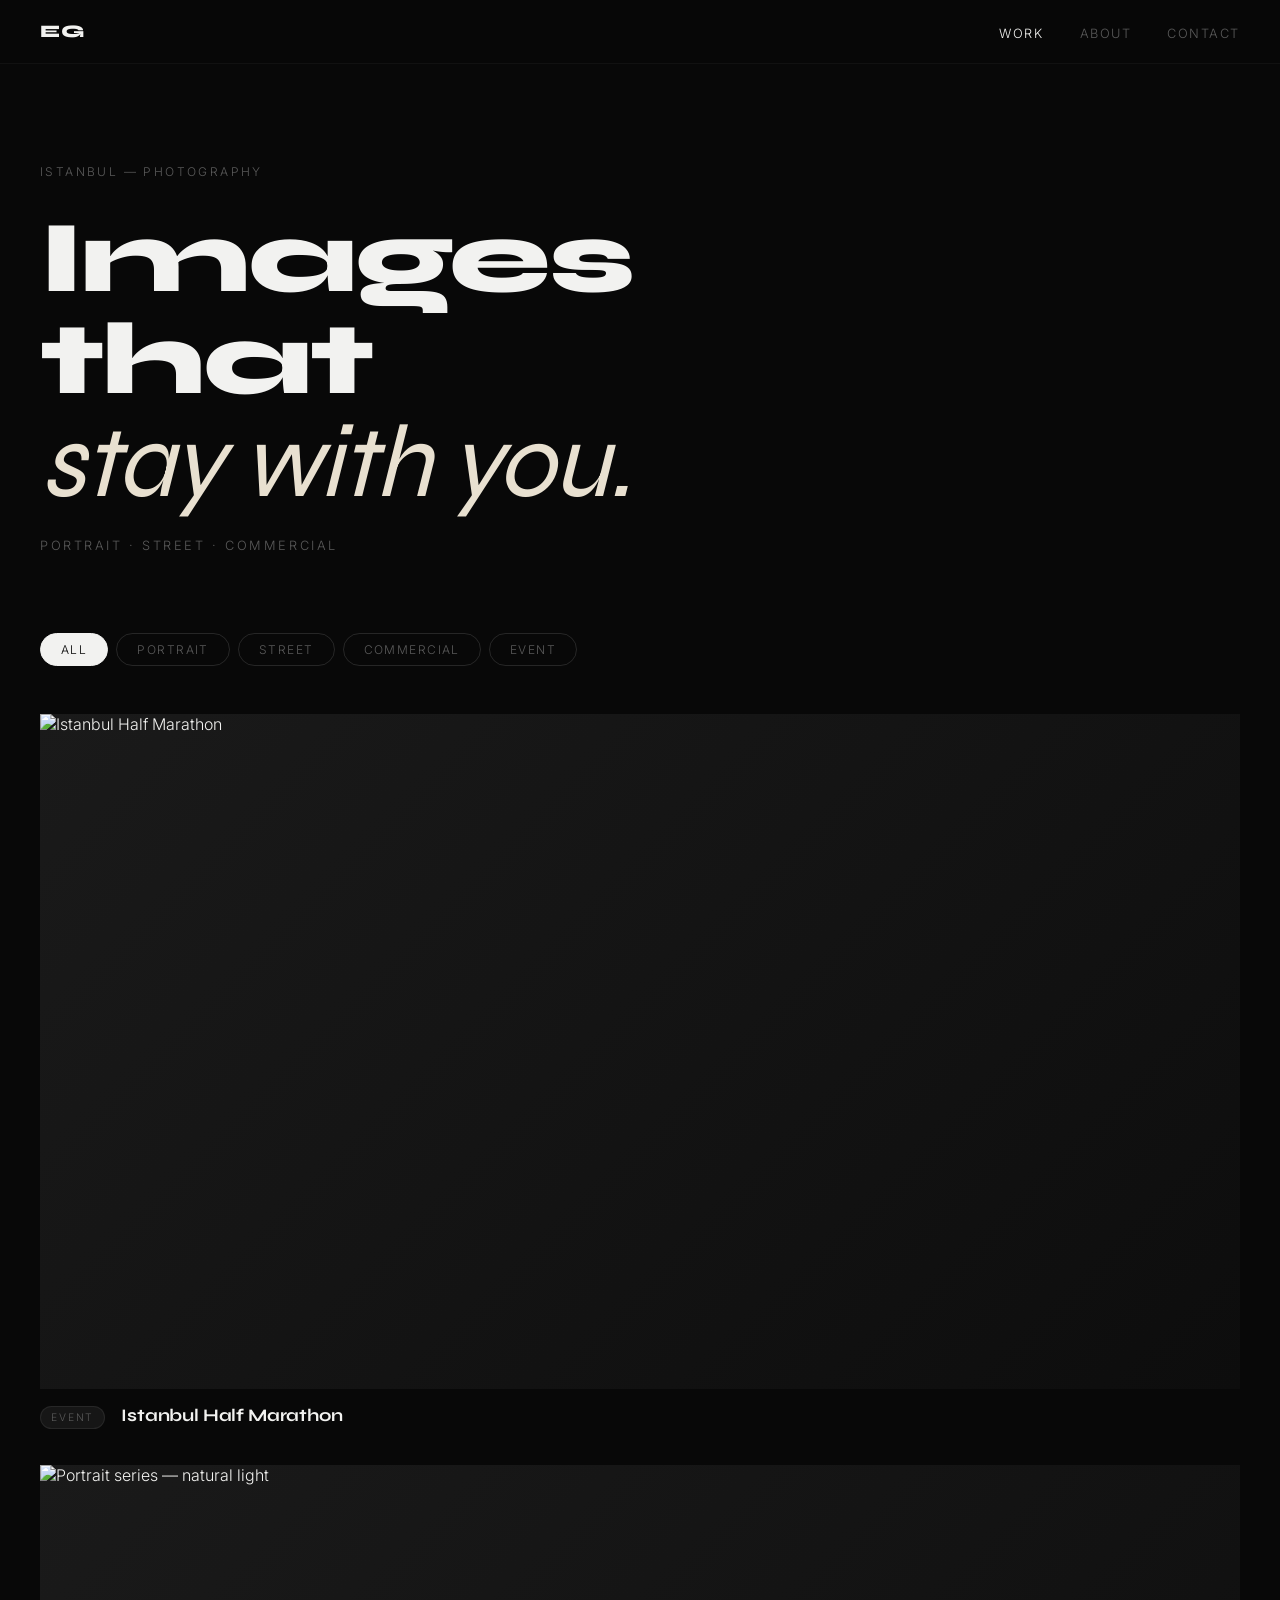
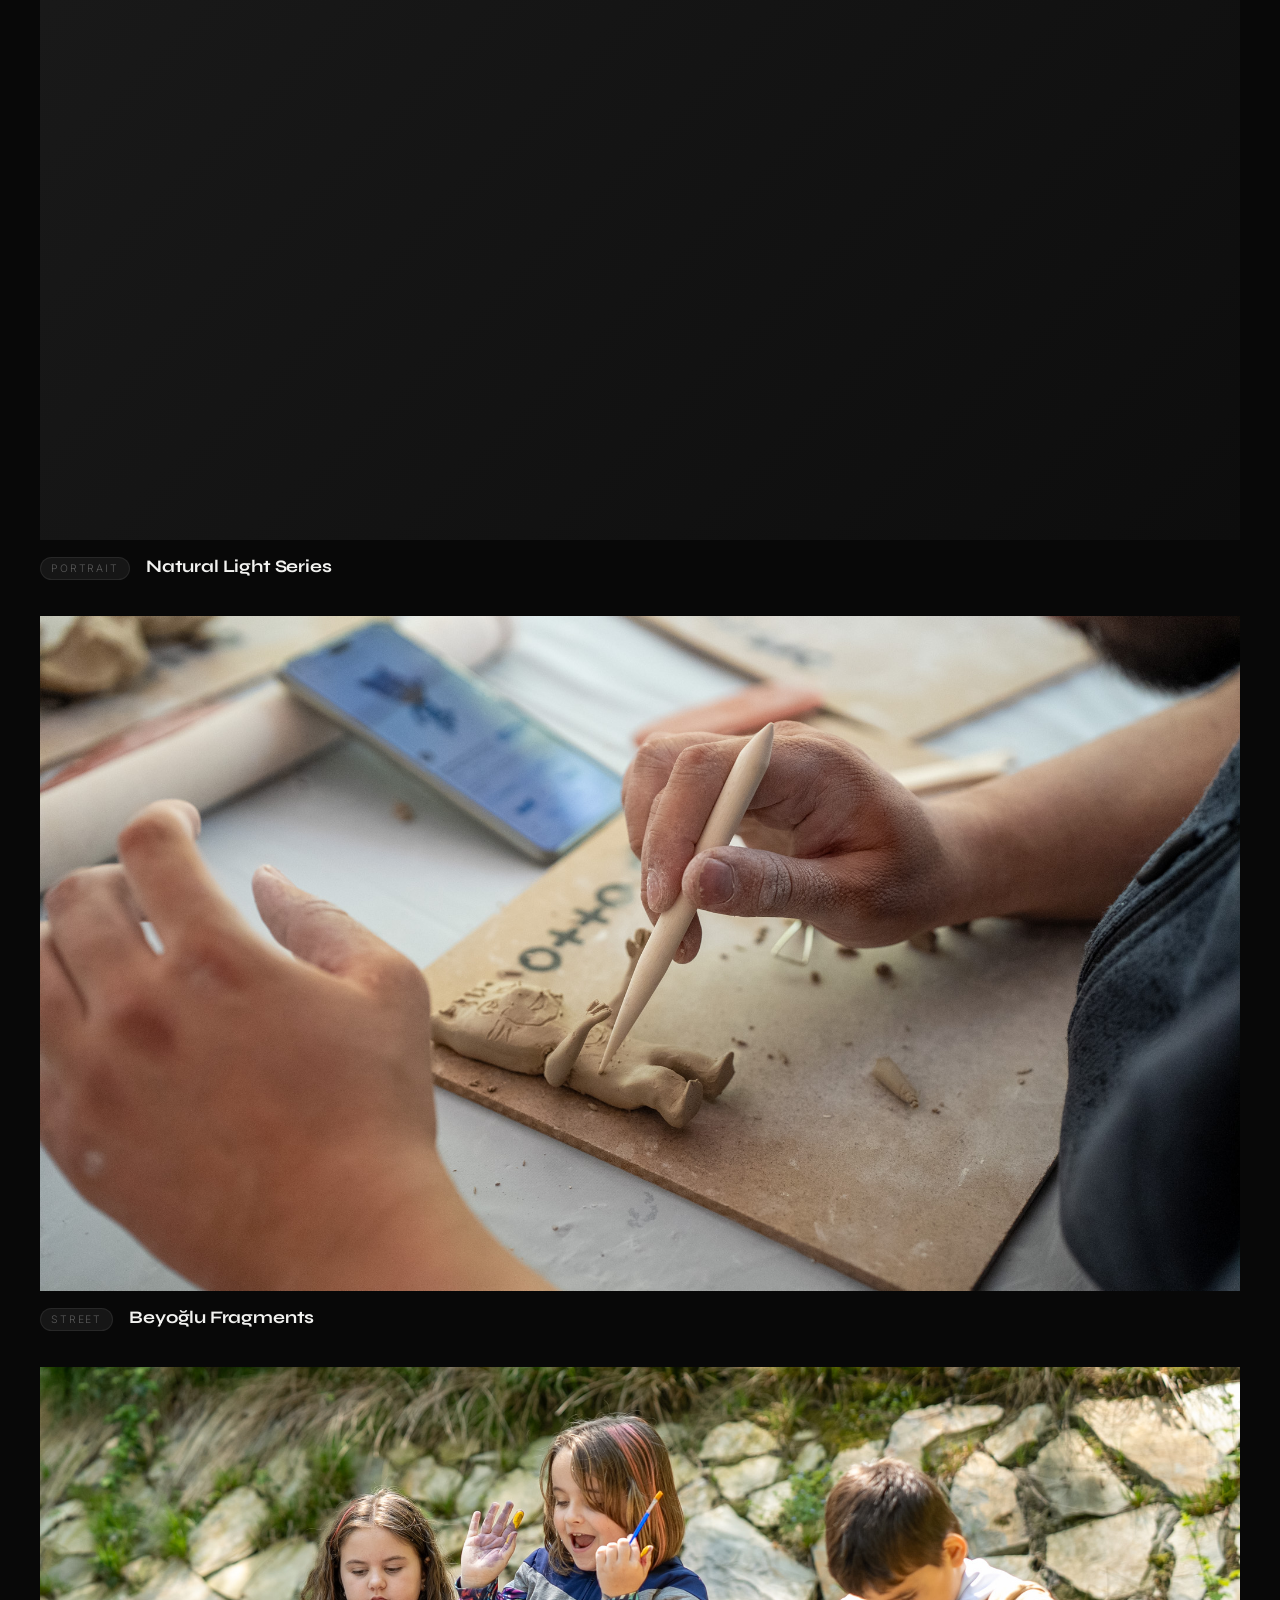
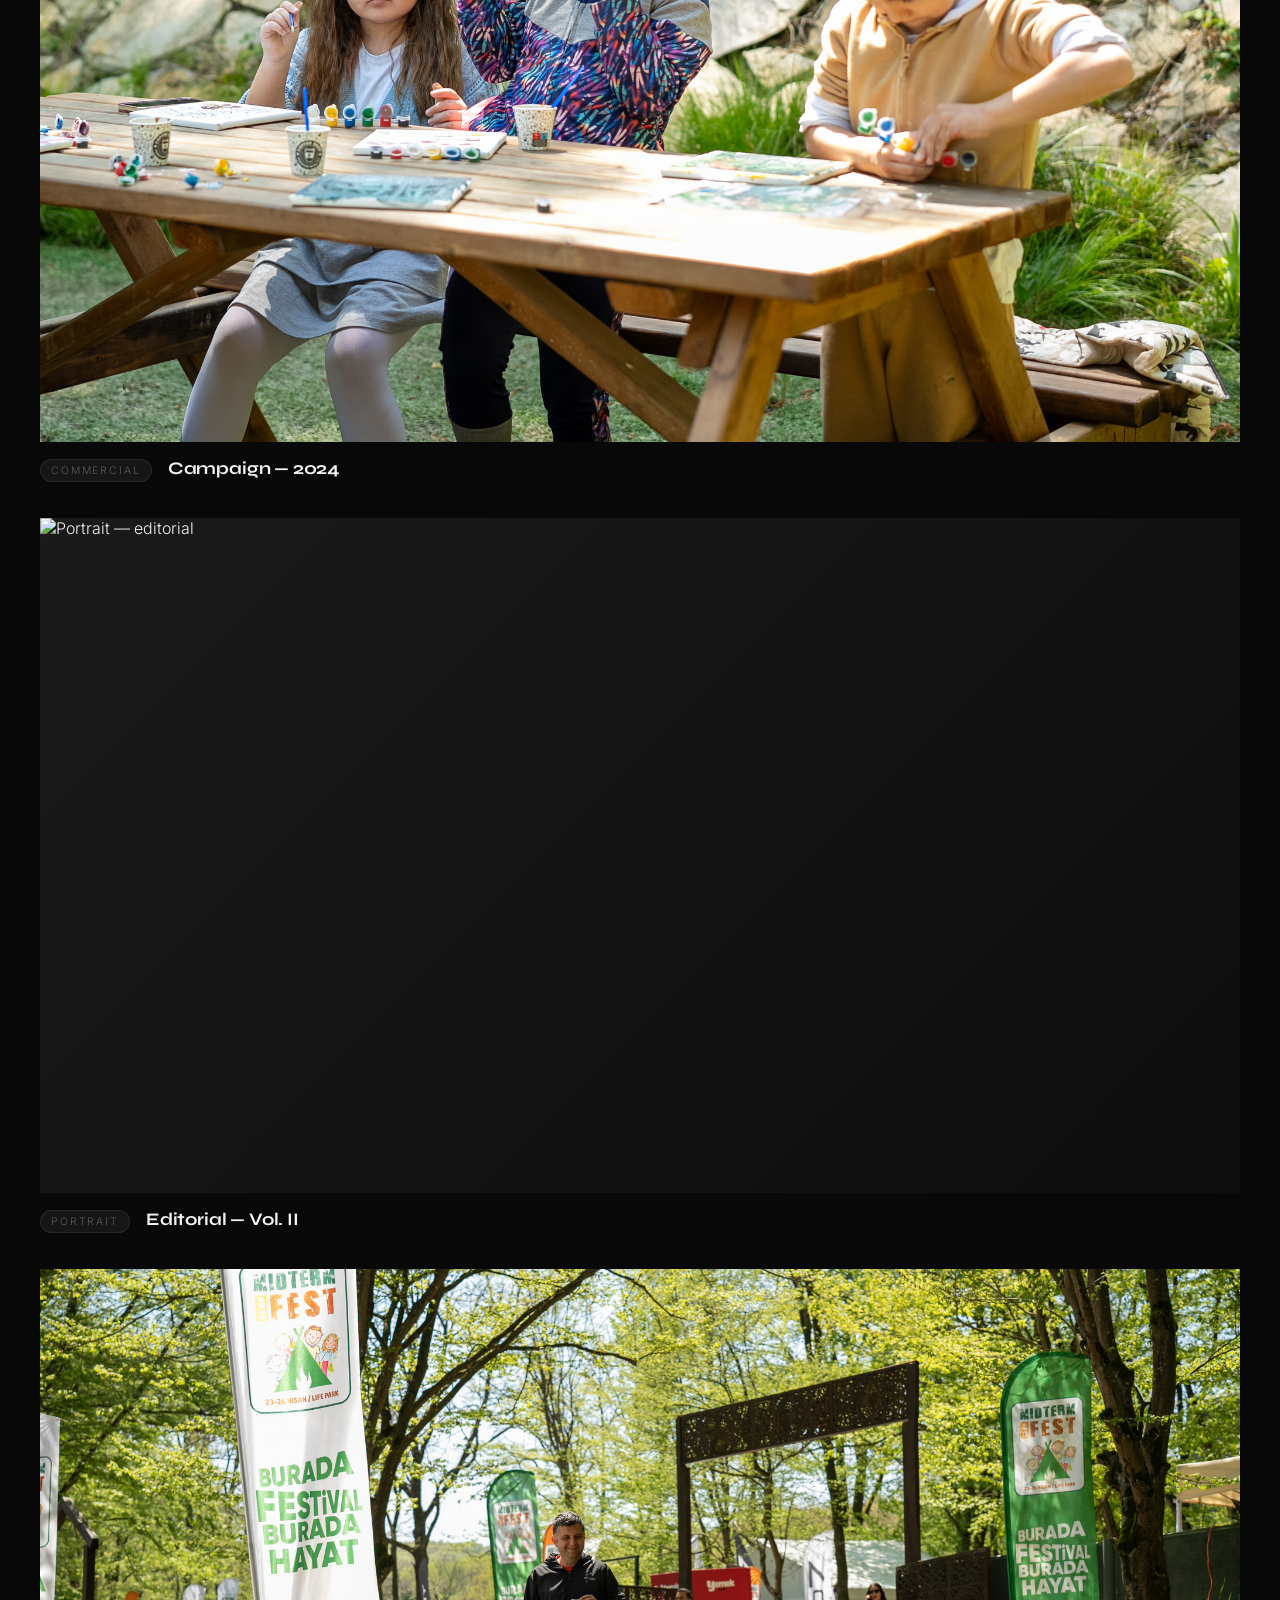
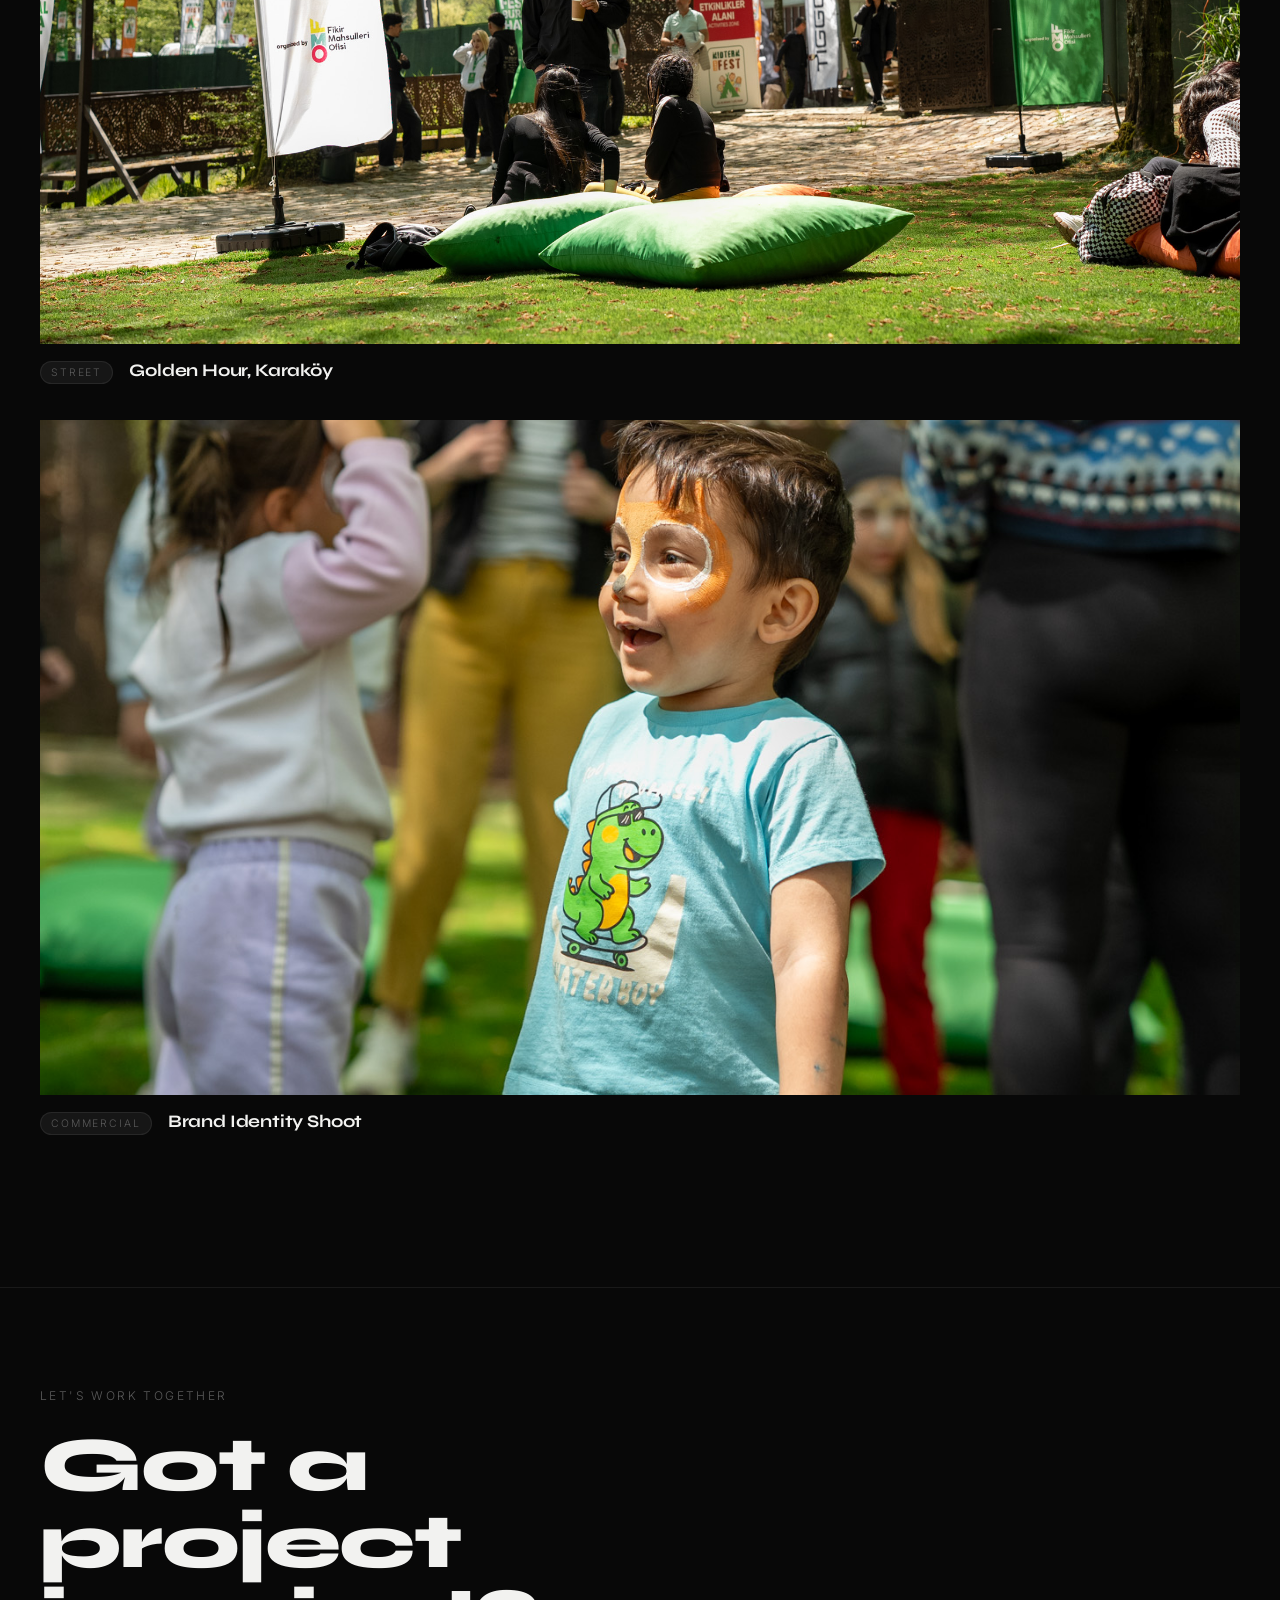
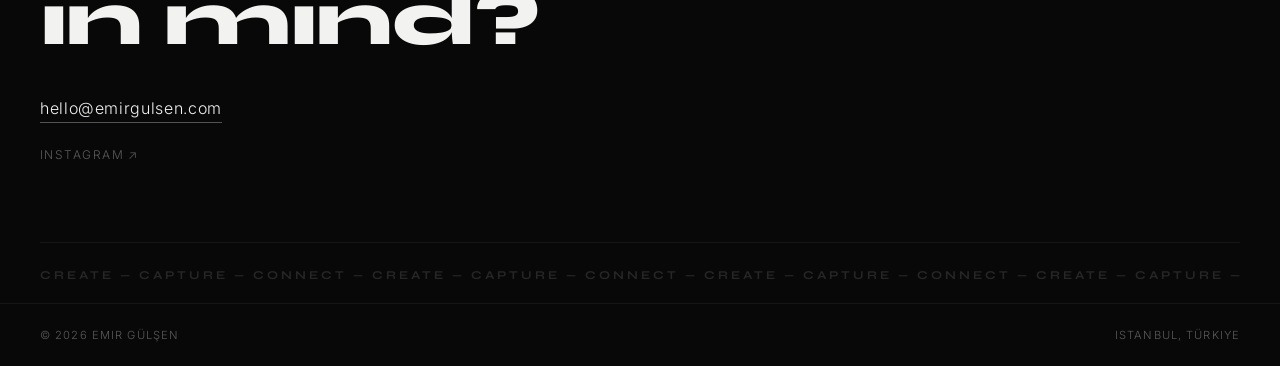
==== commit f4a79770: "Update index.html" ====
--- a/index.html
+++ b/index.html
@@ -49,10 +49,25 @@
     <button class="filter-btn" data-filter="portrait">Portrait</button>
     <button class="filter-btn" data-filter="street">Street</button>
     <button class="filter-btn" data-filter="commercial">Commercial</button>
+    <button class="filter-btn" data-filter="event">Event</button>
   </section>
 
   <!-- PROJECTS -->
   <main class="projects" id="work">
+
+    <!-- MARATHON — featured first -->
+    <article class="project-card" data-category="event" onclick="location.href='marathon.html'" style="cursor:pointer;">
+      <div class="card-img-wrap">
+        <img src="images/marathon-01.jpg" alt="Istanbul Half Marathon" loading="lazy" />
+        <div class="card-overlay">
+          <span class="card-cta">View Project ↗</span>
+        </div>
+      </div>
+      <div class="card-meta">
+        <span class="card-tag">Event</span>
+        <h2 class="card-title">Istanbul Half Marathon</h2>
+      </div>
+    </article>
 
     <article class="project-card" data-category="portrait">
       <div class="card-img-wrap">
@@ -141,9 +156,9 @@
       <h2 class="contact-headline">
         Got a project<br />in mind?
       </h2>
-      <a href="mailto:emirgulsen2345@gmail.com" class="contact-email">emirgulsen2345@gmail.com</a>
+      <a href="mailto:hello@emirgulsen.com" class="contact-email">hello@emirgulsen.com</a>
       <div class="contact-links">
-        <a href="https://instagram.com/emiirgulsen" target="_blank" rel="noopener">Instagram ↗</a>
+        <a href="https://instagram.com/" target="_blank" rel="noopener">Instagram ↗</a>
       </div>
     </div>
     <div class="contact-ticker">
